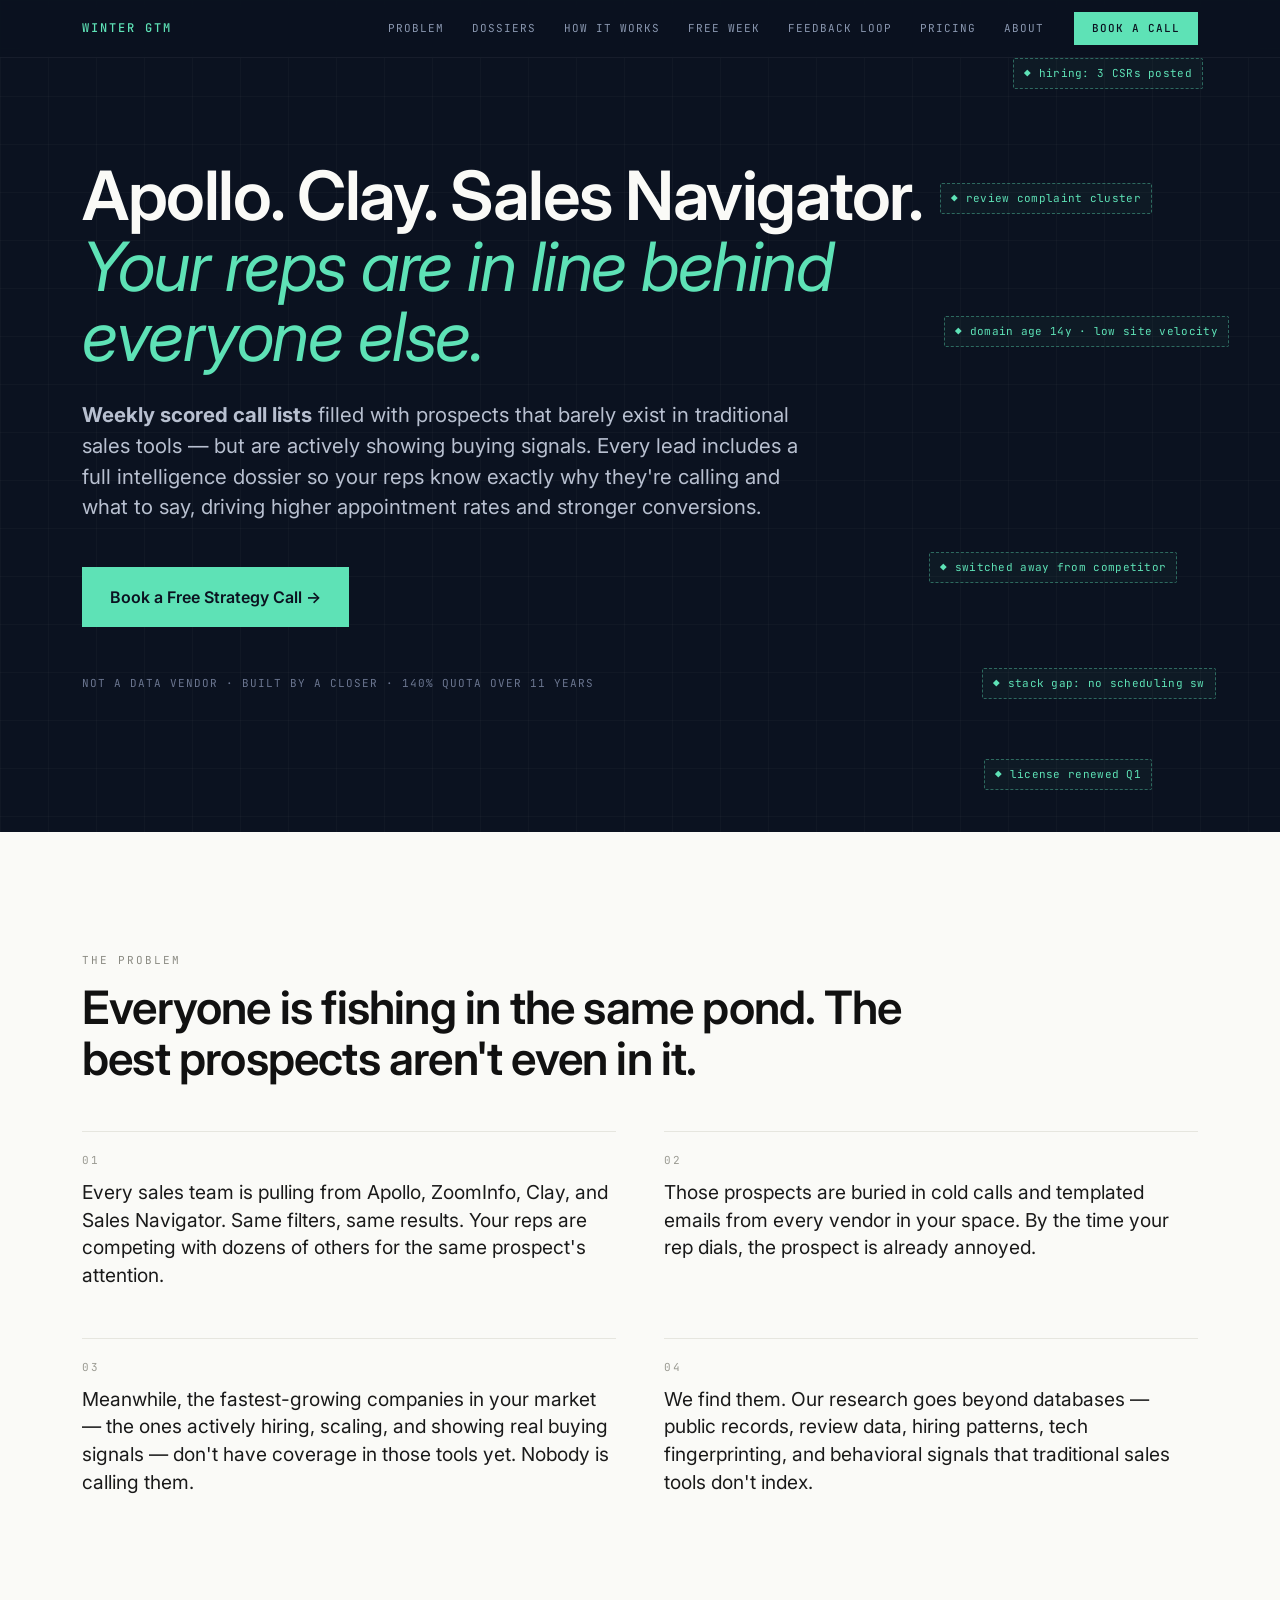
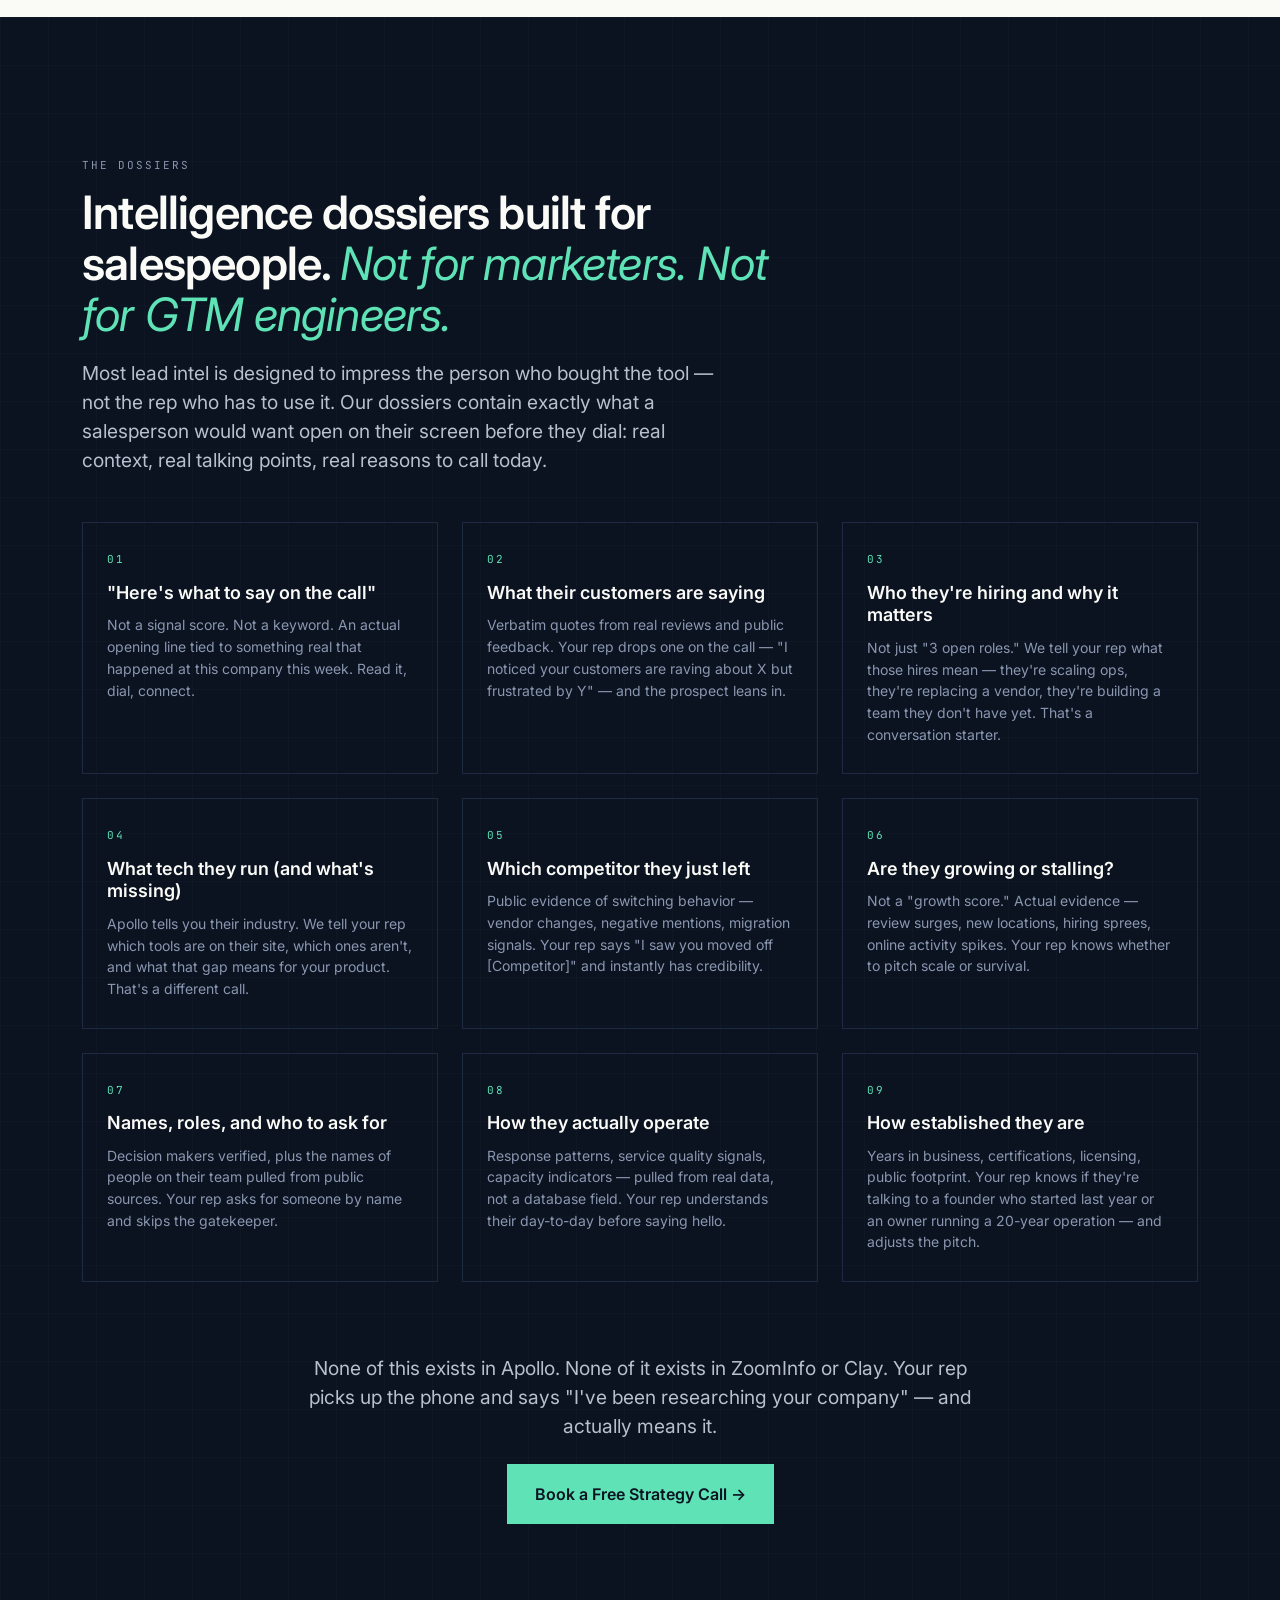
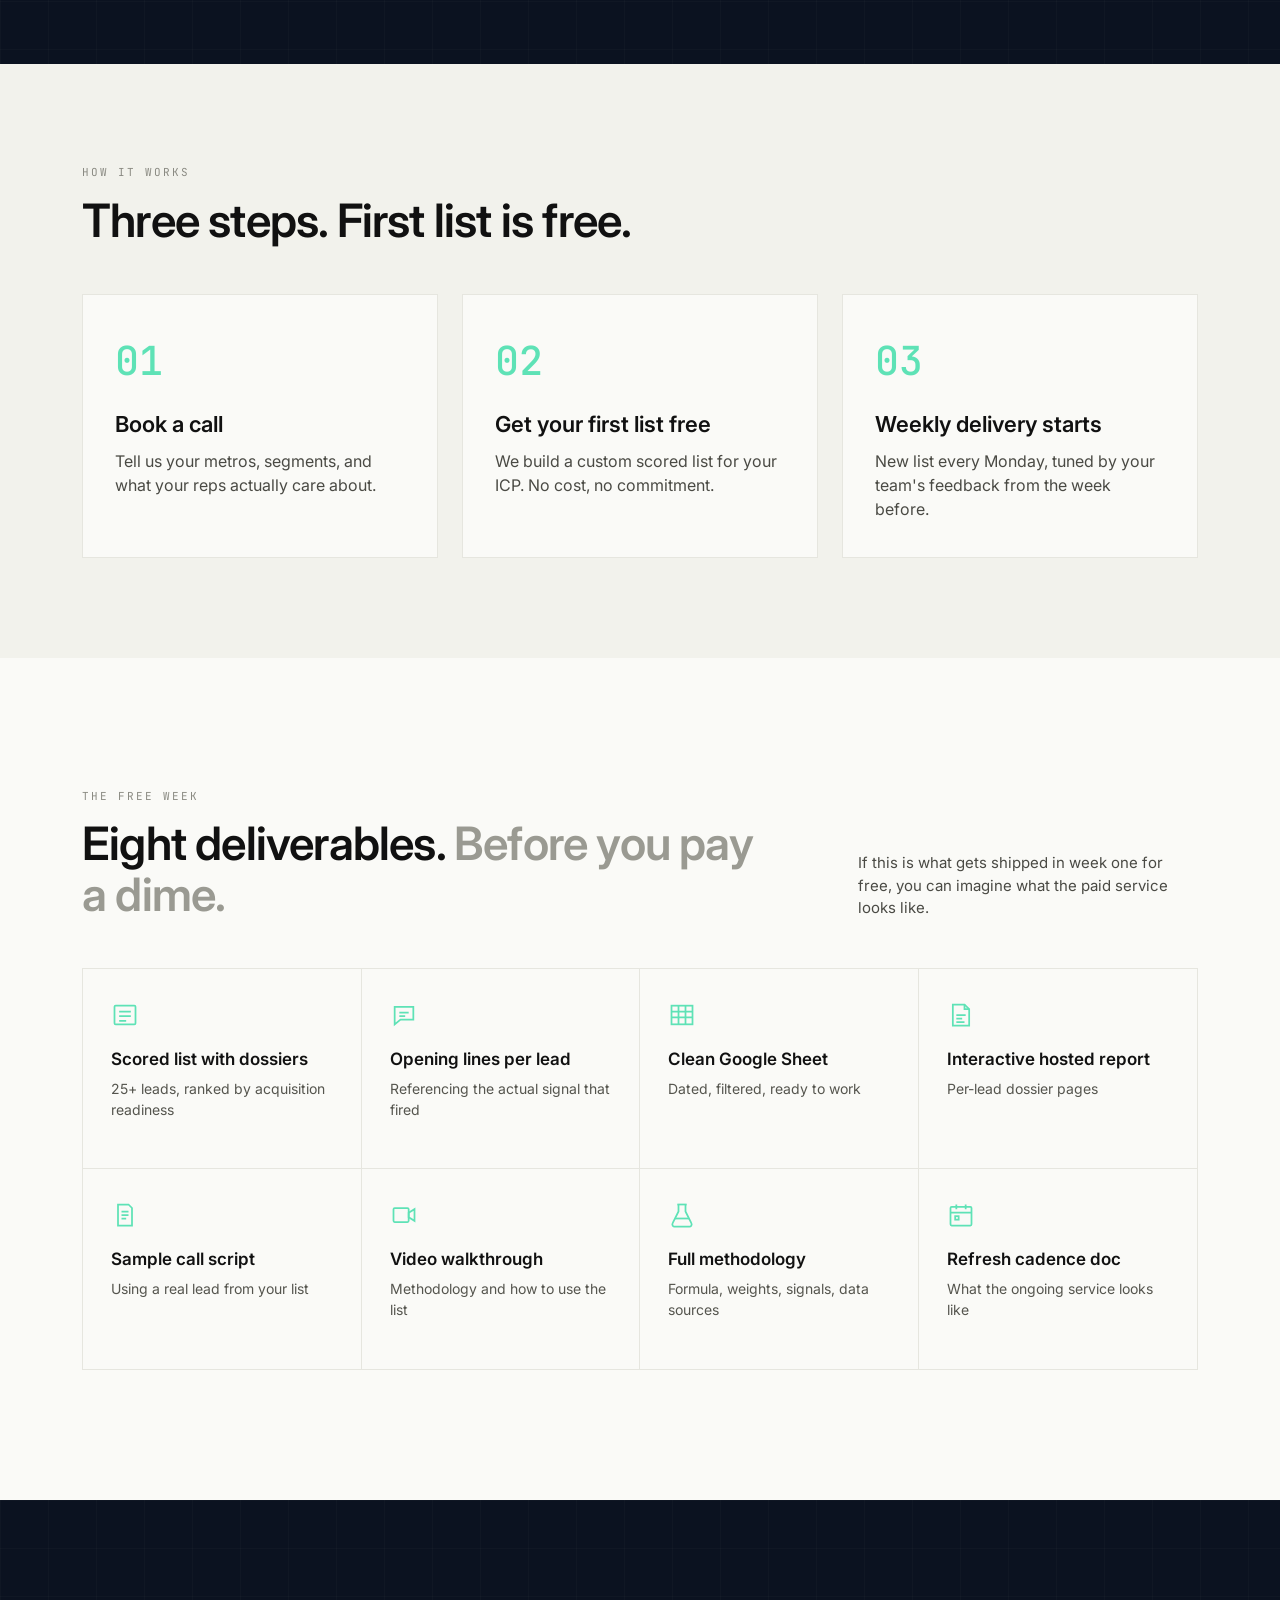
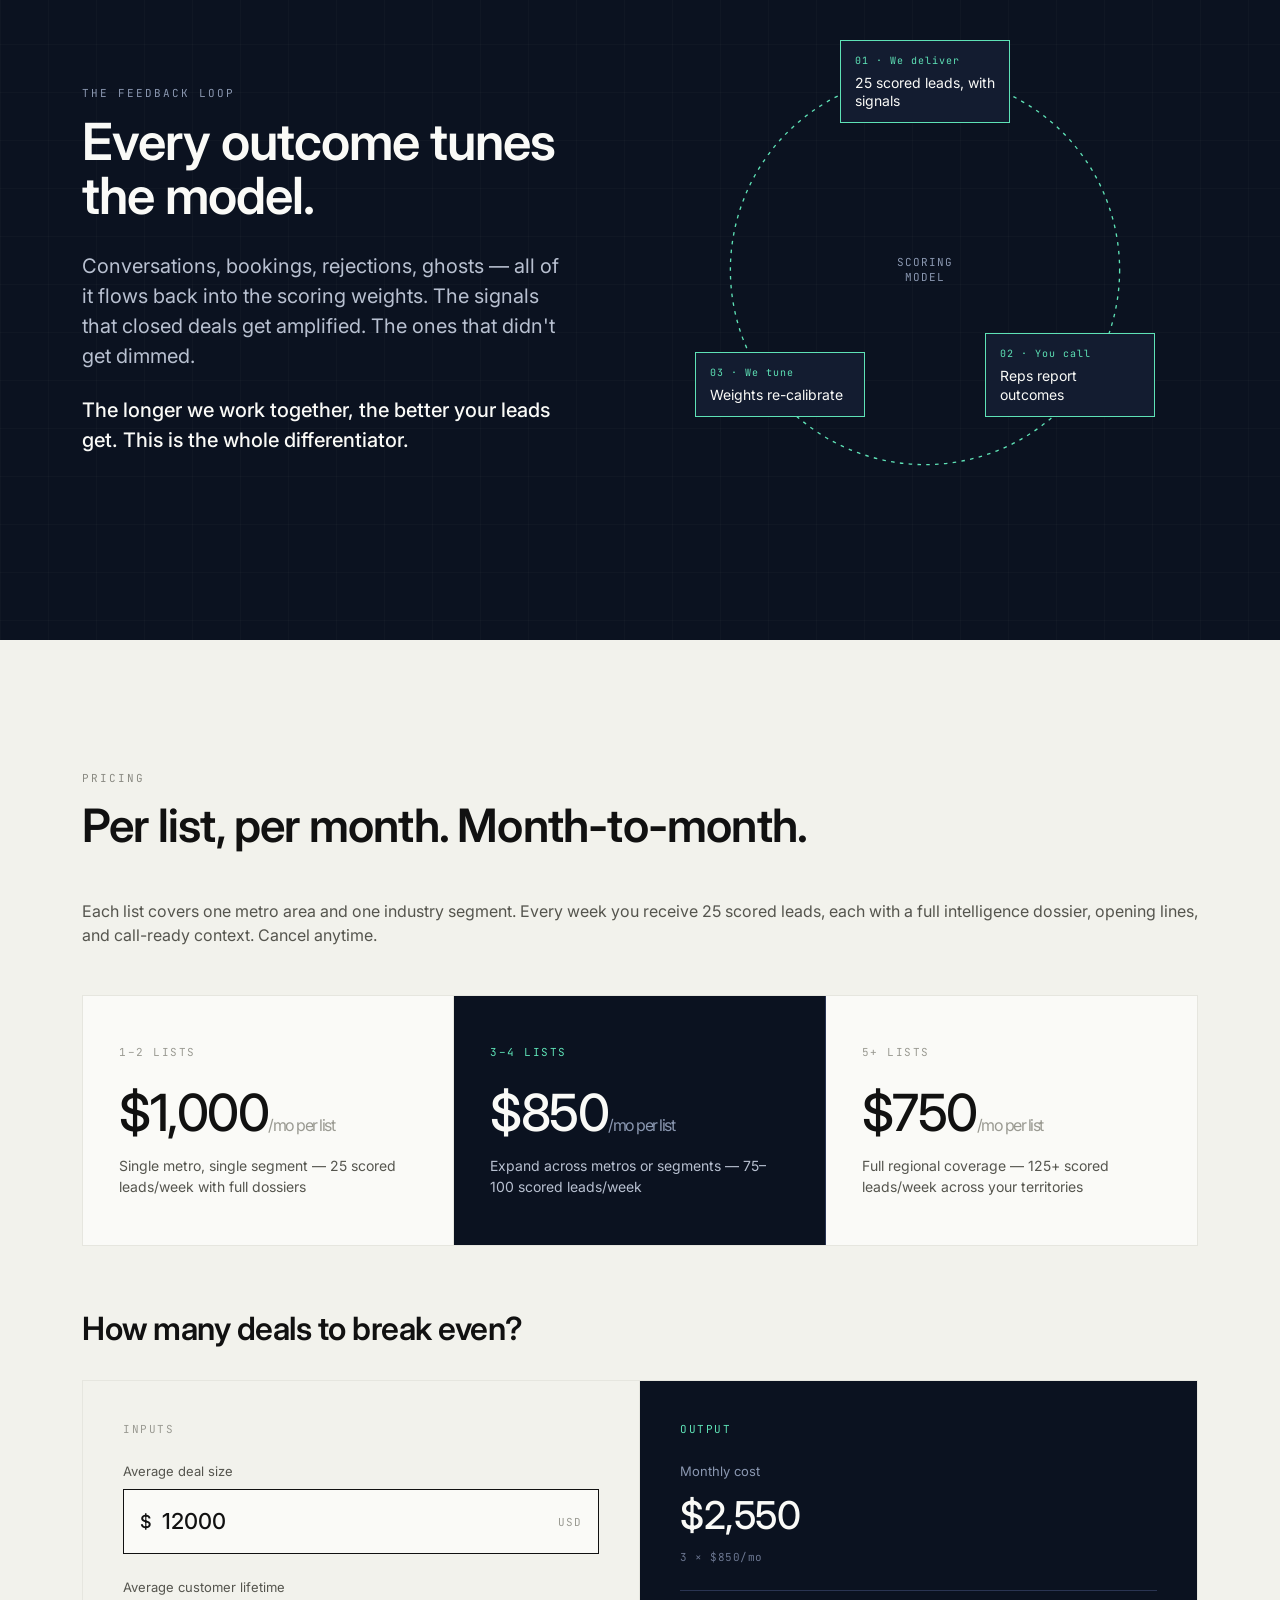
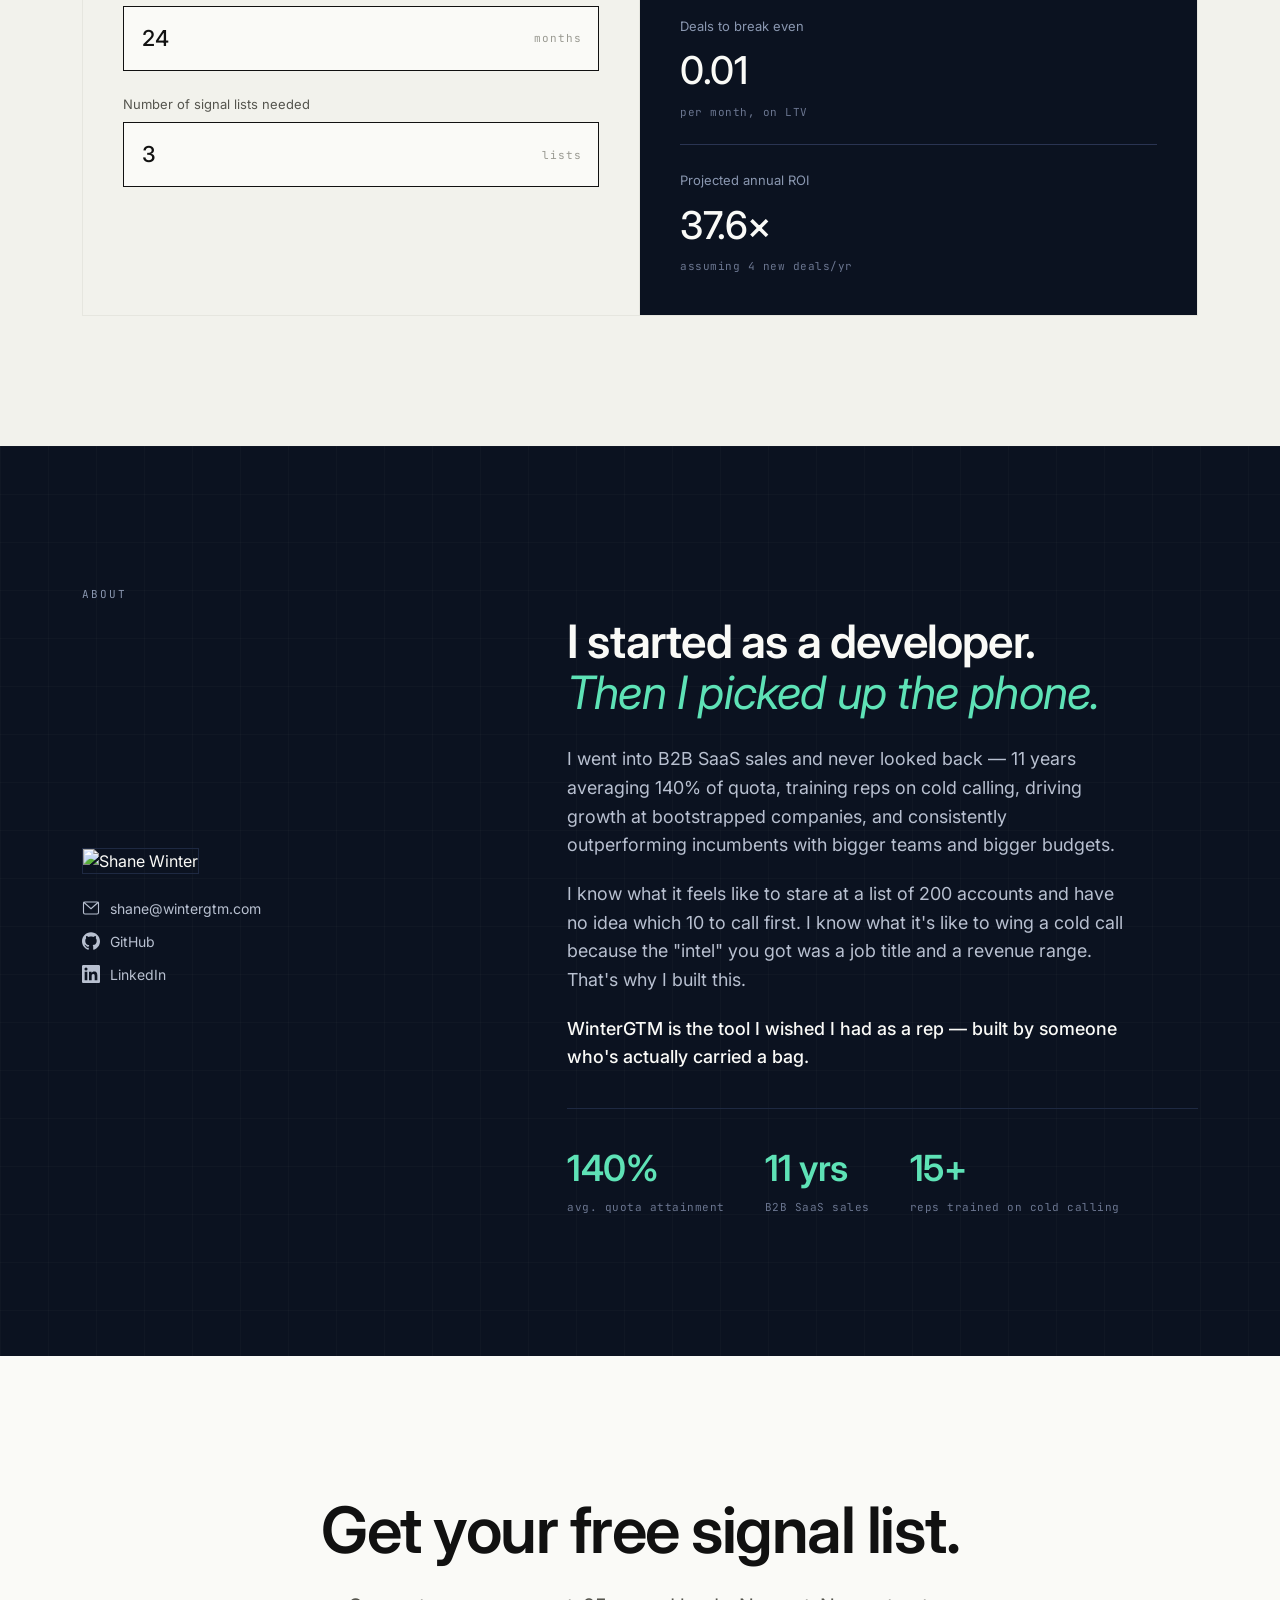
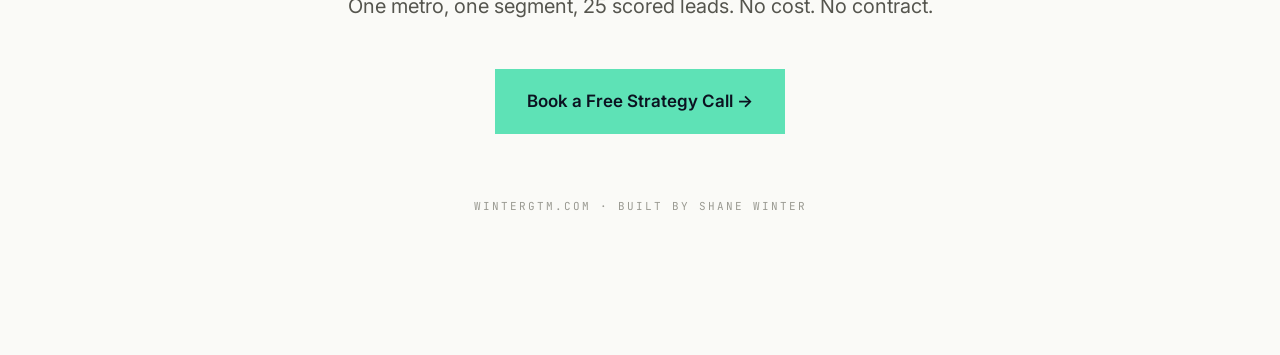
==== site/index.html @ d6cf2a54 "Initial commit — WinterGTM site and business context Landing page (Bootstrap 5), ROI calculator, bus" ====
<!DOCTYPE html>
<html lang="en">
<head>
  <meta charset="UTF-8">
  <meta name="viewport" content="width=device-width, initial-scale=1.0">
  <title>WinterGTM — Signal-Scored Call Lists</title>
  <meta name="description" content="Weekly scored call lists using buying signals your sales team can't find in Apollo or ZoomInfo. 25 ranked leads per metro, per segment, per week.">
  <link href="https://cdn.jsdelivr.net/npm/bootstrap@5.3.3/dist/css/bootstrap.min.css" rel="stylesheet">
  <link href="https://fonts.googleapis.com/css2?family=Inter:wght@400;500;600;700&family=JetBrains+Mono:wght@400;500&display=swap" rel="stylesheet">
  <link rel="icon" type="image/svg+xml" href="favicon.svg">
  <link rel="stylesheet" href="style.css">
  <!-- Calendly -->
  <link href="https://assets.calendly.com/assets/external/widget.css" rel="stylesheet">
  <script src="https://assets.calendly.com/assets/external/widget.js" type="text/javascript" async></script>
</head>
<body>

  <!-- NAV -->
  <nav class="navbar navbar-expand-lg navbar-dark fixed-top" id="mainNav">
    <div class="container">
      <a class="navbar-brand" href="#hero">WINTER GTM</a>
      <button class="navbar-toggler" type="button" data-bs-toggle="collapse" data-bs-target="#navContent" aria-controls="navContent" aria-expanded="false" aria-label="Toggle navigation">
        <span class="navbar-toggler-icon"></span>
      </button>
      <div class="collapse navbar-collapse" id="navContent">
        <ul class="navbar-nav ms-auto">
          <li class="nav-item"><a class="nav-link" href="#problem">Problem</a></li>
          <li class="nav-item"><a class="nav-link" href="#dossier">Dossiers</a></li>
          <li class="nav-item"><a class="nav-link" href="#how">How It Works</a></li>
          <li class="nav-item"><a class="nav-link" href="#free-week">Free Week</a></li>
          <li class="nav-item"><a class="nav-link" href="#loop">Feedback Loop</a></li>
          <li class="nav-item"><a class="nav-link" href="#pricing">Pricing</a></li>
          <li class="nav-item"><a class="nav-link" href="#about">About</a></li>
          <li class="nav-item ms-lg-3"><a class="nav-link nav-cta" href="#" onclick="openCalendly(event)">Book a Call</a></li>
        </ul>
      </div>
    </div>
  </nav>

  <!-- HERO -->
  <section id="hero">
    <div class="hero-grid" aria-hidden="true"></div>

    <div class="hero-chip" style="right: 6%; top: 7%;">&#9670; hiring: 3 CSRs posted</div>
    <div class="hero-chip" style="right: 10%; top: 22%;">&#9670; review complaint cluster</div>
    <div class="hero-chip" style="right: 4%; top: 38%;">&#9670; domain age 14y &middot; low site velocity</div>
    <div class="hero-chip" style="right: 8%; bottom: 30%;">&#9670; switched away from competitor</div>
    <div class="hero-chip" style="right: 5%; bottom: 16%;">&#9670; stack gap: no scheduling sw</div>
    <div class="hero-chip" style="right: 10%; bottom: 5%;">&#9670; license renewed Q1</div>

    <div class="container position-relative">
      <div class="row">
        <div class="col-lg-10 col-xl-9">
          <h1 class="hero-headline">
            <span style="white-space: nowrap;">Apollo. Clay. Sales Navigator.</span>
            <span class="hero-accent">Your reps are in line behind everyone else.</span>
          </h1>
          <p class="hero-sub">
            <strong>Weekly scored call lists</strong> filled with prospects that barely exist in traditional sales
            tools &mdash; but are actively showing buying signals. Every lead includes a full intelligence
            dossier so your reps know exactly why they're calling and what to say, driving higher
            appointment rates and stronger conversions.
          </p>
          <div class="d-flex flex-wrap gap-3 mb-5">
            <a href="#" onclick="openCalendly(event)" class="btn-cta-primary">Book a Free Strategy Call &rarr;</a>
          </div>
          <div class="hero-footer">NOT A DATA VENDOR &middot; BUILT BY A CLOSER &middot; 140% QUOTA OVER 11 YEARS</div>
        </div>
      </div>
    </div>
  </section>

  <!-- PROBLEM -->
  <section id="problem">
    <div class="container">
      <div class="section-label">The problem</div>
      <h2 class="section-heading" style="max-width: 820px;">
        Everyone is fishing in the same pond. The best prospects aren't even in it.
      </h2>
      <div class="row g-5">
        <div class="col-md-6">
          <div class="problem-card">
            <div class="problem-num">01</div>
            <p>Every sales team is pulling from Apollo, ZoomInfo, Clay, and Sales Navigator. Same filters, same results. Your reps are competing with dozens of others for the same prospect's attention.</p>
          </div>
        </div>
        <div class="col-md-6">
          <div class="problem-card">
            <div class="problem-num">02</div>
            <p>Those prospects are buried in cold calls and templated emails from every vendor in your space. By the time your rep dials, the prospect is already annoyed.</p>
          </div>
        </div>
        <div class="col-md-6">
          <div class="problem-card">
            <div class="problem-num">03</div>
            <p>Meanwhile, the fastest-growing companies in your market &mdash; the ones actively hiring, scaling, and showing real buying signals &mdash; don't have coverage in those tools yet. Nobody is calling them.</p>
          </div>
        </div>
        <div class="col-md-6">
          <div class="problem-card">
            <div class="problem-num">04</div>
            <p>We find them. Our research goes beyond databases &mdash; public records, review data, hiring patterns, tech fingerprinting, and behavioral signals that traditional sales tools don't index.</p>
          </div>
        </div>
      </div>
    </div>
  </section>

  <!-- THE DOSSIER -->
  <section id="dossier" class="bg-dossier">
    <div class="dossier-grid" aria-hidden="true"></div>
    <div class="container position-relative">
      <div class="section-label section-label-light">The dossiers</div>
      <div class="row mb-5">
        <div class="col-lg-8">
          <h2 class="dossier-heading">
            Intelligence dossiers built for salespeople.
            <span class="dossier-accent">Not for marketers. Not for GTM engineers.</span>
          </h2>
          <p class="dossier-sub">
            Most lead intel is designed to impress the person who bought the tool &mdash;
            not the rep who has to use it. Our dossiers contain exactly what a salesperson
            would want open on their screen before they dial: real context, real talking
            points, real reasons to call today.
          </p>
        </div>
      </div>

      <div class="row g-4">
        <div class="col-lg-4 col-md-6">
          <div class="dossier-item">
            <div class="dossier-item-num">01</div>
            <h4>"Here's what to say on the call"</h4>
            <p>Not a signal score. Not a keyword. An actual opening line tied to something real that happened at this company this week. Read it, dial, connect.</p>
          </div>
        </div>
        <div class="col-lg-4 col-md-6">
          <div class="dossier-item">
            <div class="dossier-item-num">02</div>
            <h4>What their customers are saying</h4>
            <p>Verbatim quotes from real reviews and public feedback. Your rep drops one on the call &mdash; "I noticed your customers are raving about X but frustrated by Y" &mdash; and the prospect leans in.</p>
          </div>
        </div>
        <div class="col-lg-4 col-md-6">
          <div class="dossier-item">
            <div class="dossier-item-num">03</div>
            <h4>Who they're hiring and why it matters</h4>
            <p>Not just "3 open roles." We tell your rep what those hires mean &mdash; they're scaling ops, they're replacing a vendor, they're building a team they don't have yet. That's a conversation starter.</p>
          </div>
        </div>
        <div class="col-lg-4 col-md-6">
          <div class="dossier-item">
            <div class="dossier-item-num">04</div>
            <h4>What tech they run (and what's missing)</h4>
            <p>Apollo tells you their industry. We tell your rep which tools are on their site, which ones aren't, and what that gap means for your product. That's a different call.</p>
          </div>
        </div>
        <div class="col-lg-4 col-md-6">
          <div class="dossier-item">
            <div class="dossier-item-num">05</div>
            <h4>Which competitor they just left</h4>
            <p>Public evidence of switching behavior &mdash; vendor changes, negative mentions, migration signals. Your rep says "I saw you moved off [Competitor]" and instantly has credibility.</p>
          </div>
        </div>
        <div class="col-lg-4 col-md-6">
          <div class="dossier-item">
            <div class="dossier-item-num">06</div>
            <h4>Are they growing or stalling?</h4>
            <p>Not a "growth score." Actual evidence &mdash; review surges, new locations, hiring sprees, online activity spikes. Your rep knows whether to pitch scale or survival.</p>
          </div>
        </div>
        <div class="col-lg-4 col-md-6">
          <div class="dossier-item">
            <div class="dossier-item-num">07</div>
            <h4>Names, roles, and who to ask for</h4>
            <p>Decision makers verified, plus the names of people on their team pulled from public sources. Your rep asks for someone by name and skips the gatekeeper.</p>
          </div>
        </div>
        <div class="col-lg-4 col-md-6">
          <div class="dossier-item">
            <div class="dossier-item-num">08</div>
            <h4>How they actually operate</h4>
            <p>Response patterns, service quality signals, capacity indicators &mdash; pulled from real data, not a database field. Your rep understands their day-to-day before saying hello.</p>
          </div>
        </div>
        <div class="col-lg-4 col-md-6">
          <div class="dossier-item">
            <div class="dossier-item-num">09</div>
            <h4>How established they are</h4>
            <p>Years in business, certifications, licensing, public footprint. Your rep knows if they're talking to a founder who started last year or an owner running a 20-year operation &mdash; and adjusts the pitch.</p>
          </div>
        </div>
      </div>

      <div class="text-center mt-5 pt-4">
        <p class="dossier-bottom-line">
          None of this exists in Apollo. None of it exists in ZoomInfo or Clay.
          Your rep picks up the phone and says "I've been researching your company" &mdash; and actually means it.
        </p>
        <a href="#" onclick="openCalendly(event)" class="btn-cta-primary mt-4">Book a Free Strategy Call &rarr;</a>
      </div>
    </div>
  </section>

  <!-- HOW IT WORKS -->
  <section id="how" class="bg-off">
    <div class="container">
      <div class="section-label">How it works</div>
      <h2 class="section-heading">Three steps. First list is free.</h2>
      <div class="row g-4">
        <div class="col-md-4">
          <div class="step-card">
            <div class="step-num">01</div>
            <h3>Book a call</h3>
            <p>Tell us your metros, segments, and what your reps actually care about.</p>
          </div>
        </div>
        <div class="col-md-4">
          <div class="step-card">
            <div class="step-num">02</div>
            <h3>Get your first list free</h3>
            <p>We build a custom scored list for your ICP. No cost, no commitment.</p>
          </div>
        </div>
        <div class="col-md-4">
          <div class="step-card">
            <div class="step-num">03</div>
            <h3>Weekly delivery starts</h3>
            <p>New list every Monday, tuned by your team's feedback from the week before.</p>
          </div>
        </div>
      </div>
    </div>
  </section>

  <!-- FREE WEEK -->
  <section id="free-week">
    <div class="container">
      <div class="section-label">The free week</div>
      <div class="d-flex flex-column flex-lg-row justify-content-between align-items-start align-items-lg-end mb-5 gap-3">
        <h2 class="section-heading mb-0" style="max-width: 700px;">
          Eight deliverables. <span class="text-muted-custom">Before you pay a dime.</span>
        </h2>
        <p class="free-week-sub">
          If this is what gets shipped in week one for free, you can imagine what the paid service looks like.
        </p>
      </div>
      <div class="row g-0 deliverable-grid">
        <div class="col-lg-3 col-md-6 deliverable-card">
          <div class="deliverable-icon">
            <svg viewBox="0 0 24 24" fill="none" stroke="currentColor" stroke-width="1.5"><rect x="3" y="4" width="18" height="16" rx="1"/><path d="M7 9h10M7 13h10M7 17h6"/></svg>
          </div>
          <h4>Scored list with dossiers</h4>
          <p>25+ leads, ranked by acquisition readiness</p>
        </div>
        <div class="col-lg-3 col-md-6 deliverable-card">
          <div class="deliverable-icon">
            <svg viewBox="0 0 24 24" fill="none" stroke="currentColor" stroke-width="1.5"><path d="M4 5h16v11H9l-5 4V5z"/><path d="M8 10h8M8 13h5"/></svg>
          </div>
          <h4>Opening lines per lead</h4>
          <p>Referencing the actual signal that fired</p>
        </div>
        <div class="col-lg-3 col-md-6 deliverable-card">
          <div class="deliverable-icon">
            <svg viewBox="0 0 24 24" fill="none" stroke="currentColor" stroke-width="1.5"><rect x="3" y="4" width="18" height="16"/><path d="M3 9h18M3 14h18M9 4v16M15 4v16"/></svg>
          </div>
          <h4>Clean Google Sheet</h4>
          <p>Dated, filtered, ready to work</p>
        </div>
        <div class="col-lg-3 col-md-6 deliverable-card">
          <div class="deliverable-icon">
            <svg viewBox="0 0 24 24" fill="none" stroke="currentColor" stroke-width="1.5"><path d="M5 3h10l4 4v14H5z"/><path d="M15 3v4h4"/><path d="M8 12h8M8 15h5M8 18h7"/></svg>
          </div>
          <h4>Interactive hosted report</h4>
          <p>Per-lead dossier pages</p>
        </div>
        <div class="col-lg-3 col-md-6 deliverable-card">
          <div class="deliverable-icon">
            <svg viewBox="0 0 24 24" fill="none" stroke="currentColor" stroke-width="1.5"><path d="M6 3h9l3 3v15H6z"/><path d="M9 9h6M9 12h6M9 15h4"/></svg>
          </div>
          <h4>Sample call script</h4>
          <p>Using a real lead from your list</p>
        </div>
        <div class="col-lg-3 col-md-6 deliverable-card">
          <div class="deliverable-icon">
            <svg viewBox="0 0 24 24" fill="none" stroke="currentColor" stroke-width="1.5"><rect x="3" y="6" width="13" height="12" rx="1"/><path d="M16 10l5-3v10l-5-3z"/></svg>
          </div>
          <h4>Video walkthrough</h4>
          <p>Methodology and how to use the list</p>
        </div>
        <div class="col-lg-3 col-md-6 deliverable-card">
          <div class="deliverable-icon">
            <svg viewBox="0 0 24 24" fill="none" stroke="currentColor" stroke-width="1.5"><path d="M9 3v6l-5 10a2 2 0 002 3h12a2 2 0 002-3l-5-10V3"/><path d="M8 3h8"/><path d="M6 15h12"/></svg>
          </div>
          <h4>Full methodology</h4>
          <p>Formula, weights, signals, data sources</p>
        </div>
        <div class="col-lg-3 col-md-6 deliverable-card">
          <div class="deliverable-icon">
            <svg viewBox="0 0 24 24" fill="none" stroke="currentColor" stroke-width="1.5"><rect x="3" y="5" width="18" height="16" rx="1"/><path d="M3 10h18M8 3v4M16 3v4"/><rect x="7" y="13" width="3" height="3"/></svg>
          </div>
          <h4>Refresh cadence doc</h4>
          <p>What the ongoing service looks like</p>
        </div>
      </div>
    </div>
  </section>

  <!-- FEEDBACK LOOP -->
  <section id="loop">
    <div class="loop-grid" aria-hidden="true"></div>
    <div class="container position-relative">
      <div class="row align-items-center">
        <div class="col-lg-6 mb-5 mb-lg-0">
          <div class="section-label section-label-light">The feedback loop</div>
          <h2 class="loop-heading">Every outcome tunes the model.</h2>
          <p class="loop-sub">
            Conversations, bookings, rejections, ghosts &mdash; all of it flows back into the scoring
            weights. The signals that closed deals get amplified. The ones that didn't get dimmed.
          </p>
          <p class="loop-emphasis">
            The longer we work together, the better your leads get. This is the whole differentiator.
          </p>
        </div>
        <div class="col-lg-6">
          <div class="loop-diagram">
            <svg class="loop-circle" viewBox="0 0 520 520">
              <circle cx="260" cy="260" r="220" fill="none" stroke="#5ee2b6" stroke-width="1.5" stroke-dasharray="4 6"/>
              <circle cx="260" cy="40" r="6" fill="#5ee2b6"/>
              <circle cx="450.4" cy="370" r="6" fill="#5ee2b6"/>
              <circle cx="69.6" cy="370" r="6" fill="#5ee2b6"/>
            </svg>
            <div class="loop-node loop-node-top">
              <div class="loop-node-label">01 &middot; We deliver</div>
              <div class="loop-node-body">25 scored leads, with signals</div>
            </div>
            <div class="loop-node loop-node-right">
              <div class="loop-node-label">02 &middot; You call</div>
              <div class="loop-node-body">Reps report outcomes</div>
            </div>
            <div class="loop-node loop-node-left">
              <div class="loop-node-label">03 &middot; We tune</div>
              <div class="loop-node-body">Weights re-calibrate</div>
            </div>
            <div class="loop-center">SCORING<br>MODEL</div>
          </div>
        </div>
      </div>
    </div>
  </section>

  <!-- PRICING -->
  <section id="pricing" class="bg-off">
    <div class="container">
      <div class="section-label">Pricing</div>
      <h2 class="section-heading">Per list, per month. Month-to-month.</h2>
      <p class="pricing-sub">Each list covers one metro area and one industry segment. Every week you receive 25 scored leads, each with a full intelligence dossier, opening lines, and call-ready context. Cancel anytime.</p>
      <div class="row g-0 pricing-grid">
        <div class="col-md-4 pricing-card">
          <div class="pricing-tier">1&ndash;2 LISTS</div>
          <div class="pricing-price">$1,000<span class="pricing-unit">/mo per list</span></div>
          <div class="pricing-note">Single metro, single segment &mdash; 25 scored leads/week with full dossiers</div>
        </div>
        <div class="col-md-4 pricing-card pricing-card-highlight">
          <div class="pricing-tier pricing-tier-highlight">3&ndash;4 LISTS</div>
          <div class="pricing-price">$850<span class="pricing-unit pricing-unit-highlight">/mo per list</span></div>
          <div class="pricing-note pricing-note-highlight">Expand across metros or segments &mdash; 75&ndash;100 scored leads/week</div>
        </div>
        <div class="col-md-4 pricing-card">
          <div class="pricing-tier">5+ LISTS</div>
          <div class="pricing-price">$750<span class="pricing-unit">/mo per list</span></div>
          <div class="pricing-note">Full regional coverage &mdash; 125+ scored leads/week across your territories</div>
        </div>
      </div>

      <h3 class="roi-heading">How many deals to break even?</h3>
      <div class="row g-0 roi-wrapper">
        <div class="col-lg-6 roi-inputs">
          <div class="roi-inputs-label">INPUTS</div>
          <div class="mb-4">
            <label class="roi-label">Average deal size</label>
            <div class="roi-field">
              <span>$</span>
              <input type="number" id="deal-size" value="12000" min="0">
              <span class="roi-unit">USD</span>
            </div>
          </div>
          <div class="mb-4">
            <label class="roi-label">Average customer lifetime</label>
            <div class="roi-field">
              <input type="number" id="lifetime" value="24" min="1">
              <span class="roi-unit">months</span>
            </div>
          </div>
          <div class="mb-4">
            <label class="roi-label">Number of signal lists needed</label>
            <div class="roi-field">
              <input type="number" id="num-lists" value="3" min="1">
              <span class="roi-unit">lists</span>
            </div>
          </div>
        </div>
        <div class="col-lg-6 roi-outputs">
          <div class="roi-outputs-label">OUTPUT</div>
          <div class="roi-result">
            <div class="roi-result-label">Monthly cost</div>
            <div class="roi-result-value" id="out-cost">$2,550</div>
            <div class="roi-result-sub" id="out-cost-sub">3 &times; $850/mo</div>
          </div>
          <div class="roi-result">
            <div class="roi-result-label">Deals to break even</div>
            <div class="roi-result-value" id="out-breakeven">0.21</div>
            <div class="roi-result-sub">per month, on LTV</div>
          </div>
          <div class="roi-result roi-result-last">
            <div class="roi-result-label">Projected annual ROI</div>
            <div class="roi-result-value" id="out-roi">11.3&times;</div>
            <div class="roi-result-sub" id="out-roi-sub">assuming 4 new deals/yr</div>
          </div>
        </div>
      </div>
    </div>
  </section>

  <!-- ABOUT -->
  <section id="about" class="bg-about">
    <div class="about-grid" aria-hidden="true"></div>
    <div class="container position-relative">
      <div class="section-label section-label-light">About</div>
      <div class="row align-items-center g-5">
        <div class="col-lg-5">
          <img src="shane.jpg" alt="Shane Winter" class="about-photo">
          <div class="about-socials">
            <a href="mailto:shane@wintergtm.com" class="about-social-link">
              <svg viewBox="0 0 24 24" fill="none" stroke="currentColor" stroke-width="1.5" class="about-social-icon"><rect x="2" y="4" width="20" height="16" rx="2"/><path d="M22 4L12 13 2 4"/></svg>
              shane@wintergtm.com
            </a>
            <a href="https://github.com/shanewin" target="_blank" rel="noopener" class="about-social-link">
              <svg viewBox="0 0 24 24" fill="currentColor" class="about-social-icon"><path d="M12 .297c-6.63 0-12 5.373-12 12 0 5.303 3.438 9.8 8.205 11.385.6.113.82-.258.82-.577 0-.285-.01-1.04-.015-2.04-3.338.724-4.042-1.61-4.042-1.61C4.422 18.07 3.633 17.7 3.633 17.7c-1.087-.744.084-.729.084-.729 1.205.084 1.838 1.236 1.838 1.236 1.07 1.835 2.809 1.305 3.495.998.108-.776.417-1.305.76-1.605-2.665-.3-5.466-1.332-5.466-5.93 0-1.31.465-2.38 1.235-3.22-.135-.303-.54-1.523.105-3.176 0 0 1.005-.322 3.3 1.23.96-.267 1.98-.399 3-.405 1.02.006 2.04.138 3 .405 2.28-1.552 3.285-1.23 3.285-1.23.645 1.653.24 2.873.12 3.176.765.84 1.23 1.91 1.23 3.22 0 4.61-2.805 5.625-5.475 5.92.42.36.81 1.096.81 2.22 0 1.606-.015 2.896-.015 3.286 0 .315.21.69.825.57C20.565 22.092 24 17.592 24 12.297c0-6.627-5.373-12-12-12"/></svg>
              GitHub
            </a>
            <a href="https://www.linkedin.com/in/shanewinter/" target="_blank" rel="noopener" class="about-social-link">
              <svg viewBox="0 0 24 24" fill="currentColor" class="about-social-icon"><path d="M20.447 20.452h-3.554v-5.569c0-1.328-.027-3.037-1.852-3.037-1.853 0-2.136 1.445-2.136 2.939v5.667H9.351V9h3.414v1.561h.046c.477-.9 1.637-1.85 3.37-1.85 3.601 0 4.267 2.37 4.267 5.455v6.286zM5.337 7.433a2.062 2.062 0 01-2.063-2.065 2.064 2.064 0 112.063 2.065zm1.782 13.019H3.555V9h3.564v11.452zM22.225 0H1.771C.792 0 0 .774 0 1.729v20.542C0 23.227.792 24 1.771 24h20.451C23.2 24 24 23.227 24 22.271V1.729C24 .774 23.2 0 22.222 0h.003z"/></svg>
              LinkedIn
            </a>
          </div>
        </div>
        <div class="col-lg-7">
          <h2 class="about-heading">
            I started as a developer.<br>
            <span class="about-accent">Then I picked up the phone.</span>
          </h2>
          <p class="about-body">
            I went into B2B SaaS sales and never looked back &mdash; 11 years averaging
            140% of quota, training reps on cold calling, driving growth at bootstrapped
            companies, and consistently outperforming incumbents with bigger teams and
            bigger budgets.
          </p>
          <p class="about-body">
            I know what it feels like to stare at a list of 200 accounts and have no idea
            which 10 to call first. I know what it's like to wing a cold call because the
            "intel" you got was a job title and a revenue range. That's why I built this.
          </p>
          <p class="about-body about-emphasis">
            WinterGTM is the tool I wished I had as a rep &mdash; built by someone who's
            actually carried a bag.
          </p>
          <div class="about-stats">
            <div class="about-stat">
              <div class="about-stat-num">140%</div>
              <div class="about-stat-label">avg. quota attainment</div>
            </div>
            <div class="about-stat">
              <div class="about-stat-num">11 yrs</div>
              <div class="about-stat-label">B2B SaaS sales</div>
            </div>
            <div class="about-stat">
              <div class="about-stat-num">15+</div>
              <div class="about-stat-label">reps trained on cold calling</div>
            </div>
          </div>
        </div>
      </div>
    </div>
  </section>

  <!-- FINAL CTA -->
  <section id="book">
    <div class="container text-center">
      <h2 class="cta-heading">Get your free signal list.</h2>
      <p class="cta-sub">One metro, one segment, 25 scored leads. No cost. No contract.</p>
      <a href="#" onclick="openCalendly(event)" class="btn-cta-primary btn-cta-lg">Book a Free Strategy Call &rarr;</a>
      <div class="cta-footer">WINTERGTM.COM &middot; BUILT BY SHANE WINTER</div>
    </div>
  </section>

  <script src="https://cdn.jsdelivr.net/npm/bootstrap@5.3.3/dist/js/bootstrap.bundle.min.js"></script>
  <script src="calculator.js"></script>
  <script>
    // Staggered fade-in for hero chips
    document.addEventListener('DOMContentLoaded', function() {
      var chips = document.querySelectorAll('.hero-chip');
      chips.forEach(function(chip, i) {
        setTimeout(function() { chip.classList.add('visible'); }, 500 + i * 600);
      });
    });
  </script>
  <script type="text/javascript">
    window.onload = function() {
      Calendly.initBadgeWidget({
        url: 'https://calendly.com/shane_winter/30min',
        text: 'Book a Free Strategy Call',
        color: '#5ee2b6',
        textColor: '#0B1220',
        branding: false
      });
    };
    function openCalendly(e) {
      e.preventDefault();
      Calendly.initPopupWidget({ url: 'https://calendly.com/shane_winter/30min' });
    }
  </script>
</body>
</html>
---- site/style.css ----
/* === VARIABLES === */
:root {
  --accent: #5ee2b6;
  --navy: #0B1220;
  --navy2: #131c30;
  --ink: #111;
  --paper: #FAFAF7;
  --off: #f2f2ec;
  --line: #e6e6df;
  --muted: #9a9a92;
  --mono: 'JetBrains Mono', monospace;
  --sans: 'Inter', system-ui, sans-serif;
}

/* === RESET === */
* { box-sizing: border-box; }
body {
  font-family: var(--sans);
  color: var(--ink);
  background: var(--paper);
  margin: 0;
  -webkit-font-smoothing: antialiased;
}
section { position: relative; overflow: hidden; }
a { text-decoration: none; }
p { margin: 0; }
h1, h2, h3, h4 { margin: 0; }

/* === UTILITY === */
.bg-off { background: var(--off); }

/* === SECTION LABELS === */
.section-label {
  font-family: var(--mono);
  font-size: 11px;
  letter-spacing: 2px;
  color: #8a8a82;
  text-transform: uppercase;
  margin-bottom: 14px;
}
.label-num { color: #b9b9b0; }
.section-label-light { color: #8a97b0; }
.label-num-light { color: #6b7690; }
.section-heading {
  font-size: clamp(32px, 4vw, 46px);
  font-weight: 600;
  letter-spacing: -0.8px;
  line-height: 1.1;
  margin-bottom: 48px;
}

/* === CTA BUTTONS === */
.btn-cta-primary {
  display: inline-flex;
  align-items: center;
  gap: 10px;
  background: var(--accent);
  color: var(--navy);
  padding: 18px 28px;
  font-weight: 600;
  font-size: 16px;
  border: none;
  transition: opacity 0.2s;
}
.btn-cta-primary:hover { opacity: 0.9; color: var(--navy); }
.btn-cta-lg { padding: 20px 32px; font-size: 17px; }

/* === NAV === */
#mainNav {
  background: rgba(11, 18, 32, 0.9);
  backdrop-filter: blur(12px);
  -webkit-backdrop-filter: blur(12px);
  border-bottom: 1px solid rgba(255,255,255,0.05);
  padding: 12px 0;
  z-index: 1000;
}
.navbar-brand {
  font-family: var(--mono);
  font-size: 12px;
  letter-spacing: 2px;
  color: var(--accent) !important;
  font-weight: 500;
}
.nav-brand-sub {
  color: #6b7690;
  font-weight: 400;
}
#mainNav .nav-link {
  font-family: var(--mono);
  font-size: 11px;
  letter-spacing: 1px;
  color: #8a97b0;
  text-transform: uppercase;
  padding: 8px 14px;
  transition: color 0.2s;
}
#mainNav .nav-link:hover {
  color: var(--paper);
}
.nav-cta {
  color: var(--navy) !important;
  background: var(--accent);
  padding: 8px 18px !important;
  font-weight: 500;
  transition: opacity 0.2s !important;
}
.nav-cta:hover {
  color: var(--navy) !important;
  opacity: 0.9;
}
@media (max-width: 991px) {
  #mainNav .navbar-collapse {
    padding: 16px 0;
  }
  .nav-cta {
    display: inline-block;
    margin-top: 8px;
  }
}

/* === HERO === */
#hero {
  background: var(--navy);
  color: var(--paper);
  padding: 160px 0 140px;
}
.hero-grid {
  position: absolute;
  inset: 0;
  background-image:
    linear-gradient(rgba(255,255,255,0.025) 1px, transparent 1px),
    linear-gradient(90deg, rgba(255,255,255,0.025) 1px, transparent 1px);
  background-size: 48px 48px;
}
.hero-chip {
  position: absolute;
  font-family: var(--mono);
  font-size: 11px;
  letter-spacing: 0.3px;
  padding: 6px 10px;
  border: 1px dashed rgba(94,226,182,0.4);
  color: var(--accent);
  background: rgba(94,226,182,0.04);
  border-radius: 2px;
  white-space: nowrap;
  display: none;
  opacity: 0;
  will-change: transform, opacity;
}
@media (min-width: 992px) {
  .hero-chip { display: block; }
}

/* Fade-in (plays once) */
@keyframes fadeIn {
  from { opacity: 0; }
  to { opacity: 1; }
}

/* Float + glow (loops forever) — no opacity changes */
@keyframes drift1 {
  0%, 100% { transform: rotate(-4deg) translateY(0); border-color: rgba(94,226,182,0.25); box-shadow: 0 0 0 rgba(94,226,182,0); }
  25%  { border-color: rgba(94,226,182,0.6); box-shadow: 0 0 12px rgba(94,226,182,0.08); }
  50%  { transform: rotate(-4deg) translateY(-12px); border-color: rgba(94,226,182,0.25); box-shadow: 0 0 0 rgba(94,226,182,0); }
  75%  { border-color: rgba(94,226,182,0.5); box-shadow: 0 0 8px rgba(94,226,182,0.06); }
}
@keyframes drift2 {
  0%, 100% { transform: rotate(3deg) translateY(0); border-color: rgba(94,226,182,0.25); box-shadow: 0 0 0 rgba(94,226,182,0); }
  25%  { border-color: rgba(94,226,182,0.5); box-shadow: 0 0 10px rgba(94,226,182,0.06); }
  50%  { transform: rotate(3deg) translateY(10px); border-color: rgba(94,226,182,0.25); box-shadow: 0 0 0 rgba(94,226,182,0); }
  75%  { border-color: rgba(94,226,182,0.6); box-shadow: 0 0 12px rgba(94,226,182,0.08); }
}
@keyframes drift3 {
  0%, 100% { transform: rotate(-2deg) translateY(0) translateX(0); border-color: rgba(94,226,182,0.25); box-shadow: 0 0 0 rgba(94,226,182,0); }
  25%  { border-color: rgba(94,226,182,0.6); box-shadow: 0 0 12px rgba(94,226,182,0.08); }
  50%  { transform: rotate(-2deg) translateY(-8px) translateX(6px); border-color: rgba(94,226,182,0.25); box-shadow: 0 0 0 rgba(94,226,182,0); }
  75%  { border-color: rgba(94,226,182,0.5); box-shadow: 0 0 8px rgba(94,226,182,0.06); }
}
@keyframes drift4 {
  0%, 100% { transform: rotate(4deg) translateY(0); border-color: rgba(94,226,182,0.25); box-shadow: 0 0 0 rgba(94,226,182,0); }
  25%  { border-color: rgba(94,226,182,0.5); box-shadow: 0 0 10px rgba(94,226,182,0.06); }
  50%  { transform: rotate(4deg) translateY(10px); border-color: rgba(94,226,182,0.3); box-shadow: 0 0 0 rgba(94,226,182,0); }
  75%  { border-color: rgba(94,226,182,0.6); box-shadow: 0 0 12px rgba(94,226,182,0.08); }
}
@keyframes drift5 {
  0%, 100% { transform: rotate(-3deg) translateY(0); border-color: rgba(94,226,182,0.25); box-shadow: 0 0 0 rgba(94,226,182,0); }
  25%  { border-color: rgba(94,226,182,0.6); box-shadow: 0 0 12px rgba(94,226,182,0.08); }
  50%  { transform: rotate(-3deg) translateY(-10px); border-color: rgba(94,226,182,0.25); box-shadow: 0 0 0 rgba(94,226,182,0); }
  75%  { border-color: rgba(94,226,182,0.5); box-shadow: 0 0 8px rgba(94,226,182,0.06); }
}
@keyframes drift6 {
  0%, 100% { transform: rotate(2deg) translateY(0) translateX(0); border-color: rgba(94,226,182,0.25); box-shadow: 0 0 0 rgba(94,226,182,0); }
  25%  { border-color: rgba(94,226,182,0.5); box-shadow: 0 0 10px rgba(94,226,182,0.06); }
  50%  { transform: rotate(2deg) translateY(-6px) translateX(-5px); border-color: rgba(94,226,182,0.25); box-shadow: 0 0 0 rgba(94,226,182,0); }
  75%  { border-color: rgba(94,226,182,0.6); box-shadow: 0 0 12px rgba(94,226,182,0.08); }
}

/* Fade in once, then float forever */
.hero-chip.visible { opacity: 1; transition: opacity 0.8s ease; }
.hero-chip:nth-child(1).visible { animation: drift1 6s ease-in-out infinite; }
.hero-chip:nth-child(2).visible { animation: drift2 7s ease-in-out infinite; }
.hero-chip:nth-child(3).visible { animation: drift3 8s ease-in-out infinite; }
.hero-chip:nth-child(4).visible { animation: drift4 6.5s ease-in-out infinite; }
.hero-chip:nth-child(5).visible { animation: drift5 7.5s ease-in-out infinite; }
.hero-chip:nth-child(6).visible { animation: drift6 6s ease-in-out infinite; }
.hero-label {
  font-family: var(--mono);
  font-size: 11px;
  letter-spacing: 3px;
  color: var(--accent);
  margin-bottom: 28px;
}
.hero-headline {
  font-size: clamp(36px, 5.5vw, 68px);
  line-height: 1.04;
  font-weight: 600;
  letter-spacing: -1.5px;
  margin-bottom: 28px;
  text-wrap: balance;
}
.hero-accent {
  color: var(--accent);
  font-style: italic;
  font-weight: 400;
}
.hero-sub {
  font-size: clamp(17px, 1.6vw, 21px);
  line-height: 1.5;
  color: #b8c0d0;
  max-width: 720px;
  margin-bottom: 44px;
}
.hero-footer {
  font-family: var(--mono);
  font-size: 11px;
  color: #6b7690;
  letter-spacing: 1px;
}

/* === PROBLEM === */
#problem { padding: 120px 0; background: var(--paper); }
.problem-card {
  border-top: 1px solid var(--line);
  padding-top: 20px;
}
.problem-num {
  font-family: var(--mono);
  font-size: 11px;
  color: var(--muted);
  letter-spacing: 1.5px;
  margin-bottom: 10px;
}
.problem-card p {
  font-size: clamp(17px, 1.5vw, 20px);
  line-height: 1.45;
  color: #1a1a1a;
}

/* === THE DOSSIER === */
.bg-dossier {
  background: var(--navy);
  color: var(--paper);
  padding: 140px 0;
}
.dossier-grid {
  position: absolute;
  inset: 0;
  background-image:
    linear-gradient(rgba(255,255,255,0.02) 1px, transparent 1px),
    linear-gradient(90deg, rgba(255,255,255,0.02) 1px, transparent 1px);
  background-size: 48px 48px;
}
.dossier-heading {
  font-size: clamp(32px, 4vw, 46px);
  font-weight: 600;
  letter-spacing: -0.8px;
  line-height: 1.1;
  margin-bottom: 20px;
  color: var(--paper);
}
.dossier-accent {
  color: var(--accent);
  font-style: italic;
  font-weight: 400;
}
.dossier-sub {
  font-size: clamp(17px, 1.5vw, 20px);
  line-height: 1.5;
  color: #b8c0d0;
  max-width: 640px;
}
.dossier-item {
  border: 1px solid #1e2942;
  padding: 28px 24px;
  height: 100%;
  transition: border-color 0.3s ease;
}
.dossier-item:hover {
  border-color: var(--accent);
}
.dossier-item-num {
  font-family: var(--mono);
  font-size: 11px;
  color: var(--accent);
  letter-spacing: 1.5px;
  margin-bottom: 14px;
}
.dossier-item h4 {
  font-size: 18px;
  font-weight: 600;
  margin-bottom: 10px;
  color: var(--paper);
  line-height: 1.25;
}
.dossier-item p {
  font-size: 14px;
  line-height: 1.55;
  color: #8a97b0;
}
.dossier-bottom-line {
  font-size: clamp(17px, 1.5vw, 20px);
  color: #b8c0d0;
  max-width: 700px;
  margin: 0 auto;
  line-height: 1.5;
}

/* === HOW IT WORKS === */
#how { padding: 100px 0; }
.step-card {
  background: var(--paper);
  padding: 36px 32px;
  border: 1px solid var(--line);
  height: 100%;
}
.step-num {
  font-family: var(--mono);
  font-size: 40px;
  color: var(--accent);
  margin-bottom: 20px;
  font-weight: 500;
}
.step-card h3 {
  font-size: 22px;
  font-weight: 600;
  margin-bottom: 12px;
}
.step-card p {
  font-size: 16px;
  line-height: 1.5;
  color: #4a4a44;
}

/* === FREE WEEK === */
#free-week { padding: 130px 0; background: var(--paper); }
.text-muted-custom { color: var(--muted); }
.free-week-sub {
  font-size: 15px;
  color: #4a4a44;
  max-width: 340px;
  line-height: 1.5;
}
.deliverable-grid {
  border: 1px solid var(--line);
}
.deliverable-card {
  padding: 32px 28px 36px;
  border-right: 1px solid var(--line);
  border-bottom: 1px solid var(--line);
  min-height: 200px;
}
.deliverable-card:nth-child(4n) { border-right: none; }
.deliverable-card:nth-child(n+5) { border-bottom: none; }
@media (max-width: 991px) {
  .deliverable-card:nth-child(2n) { border-right: none; }
  .deliverable-card:nth-child(n+7) { border-bottom: none; }
  .deliverable-card:nth-child(n+5) { border-bottom: 1px solid var(--line); }
}
@media (max-width: 767px) {
  .deliverable-card { border-right: none !important; border-bottom: 1px solid var(--line) !important; }
  .deliverable-card:last-child { border-bottom: none !important; }
}
.deliverable-icon {
  width: 28px;
  height: 28px;
  color: var(--accent);
  margin-bottom: 20px;
}
.deliverable-icon svg { width: 100%; height: 100%; }
.deliverable-card h4 {
  font-size: 17px;
  font-weight: 600;
  margin-bottom: 8px;
  line-height: 1.25;
}
.deliverable-card p {
  font-size: 14px;
  line-height: 1.5;
  color: #55554e;
}

/* === FEEDBACK LOOP === */
#loop {
  padding: 140px 0;
  background: var(--navy);
  color: var(--paper);
}
.loop-grid {
  position: absolute;
  inset: 0;
  background-image:
    linear-gradient(rgba(255,255,255,0.02) 1px, transparent 1px),
    linear-gradient(90deg, rgba(255,255,255,0.02) 1px, transparent 1px);
  background-size: 48px 48px;
}
.loop-heading {
  font-size: clamp(36px, 4vw, 52px);
  font-weight: 600;
  letter-spacing: -1px;
  line-height: 1.05;
  margin-bottom: 28px;
  color: var(--paper);
}
.loop-sub {
  font-size: 20px;
  line-height: 1.5;
  color: #b8c0d0;
  max-width: 480px;
  margin-bottom: 24px;
}
.loop-emphasis {
  font-size: 20px;
  line-height: 1.5;
  color: var(--paper);
  max-width: 480px;
  font-weight: 500;
}
.loop-diagram {
  position: relative;
  width: 100%;
  max-width: 460px;
  margin: 0 auto;
  aspect-ratio: 1;
}
.loop-circle { width: 100%; height: 100%; }
.loop-node {
  position: absolute;
  width: 170px;
  background: var(--navy2);
  border: 1px solid var(--accent);
  padding: 12px 14px;
  text-align: left;
}
.loop-node-top { top: 0; left: 50%; transform: translateX(-50%); }
.loop-node-right { bottom: 18%; right: 0; }
.loop-node-left { bottom: 18%; left: 0; }
.loop-node-label {
  font-family: var(--mono);
  font-size: 10px;
  color: var(--accent);
  letter-spacing: 1px;
  margin-bottom: 6px;
}
.loop-node-body {
  font-size: 14px;
  color: var(--paper);
  line-height: 1.3;
}
.loop-center {
  position: absolute;
  left: 50%;
  top: 50%;
  transform: translate(-50%, -50%);
  font-family: var(--mono);
  font-size: 11px;
  color: #8a97b0;
  letter-spacing: 1px;
  text-align: center;
  line-height: 1.4;
}
@media (max-width: 991px) {
  .loop-diagram { max-width: 340px; margin-top: 40px; }
  .loop-node { width: 140px; padding: 10px 12px; }
}

/* === ROI CALCULATOR (inside pricing) === */
.roi-heading {
  font-size: clamp(24px, 3vw, 32px);
  font-weight: 600;
  letter-spacing: -0.5px;
  margin-top: 64px;
  margin-bottom: 32px;
}
.roi-wrapper { border: 1px solid var(--line); }
.roi-inputs { padding: 40px; border-right: 1px solid var(--line); }
.roi-inputs-label {
  font-family: var(--mono);
  font-size: 11px;
  color: var(--muted);
  letter-spacing: 1.5px;
  margin-bottom: 24px;
}
.roi-label {
  font-size: 13px;
  color: #55554e;
  display: block;
  margin-bottom: 8px;
}
.roi-field {
  display: flex;
  align-items: center;
  border: 1.5px solid var(--ink);
  padding: 14px 16px;
  background: var(--paper);
  justify-content: space-between;
  gap: 8px;
}
.roi-field span:first-child {
  font-size: 18px;
  font-weight: 500;
  color: var(--ink);
}
.roi-field input {
  border: none;
  outline: none;
  font-size: 22px;
  font-weight: 500;
  font-family: var(--sans);
  background: transparent;
  width: 100%;
  color: var(--ink);
}
.roi-field input::-webkit-outer-spin-button,
.roi-field input::-webkit-inner-spin-button { -webkit-appearance: none; margin: 0; }
.roi-field input[type=number] { -moz-appearance: textfield; }
.roi-unit {
  font-family: var(--mono);
  font-size: 11px;
  color: var(--muted);
  letter-spacing: 1px;
  white-space: nowrap;
}
.roi-outputs {
  padding: 40px;
  background: var(--navy);
  color: var(--paper);
}
.roi-outputs-label {
  font-family: var(--mono);
  font-size: 11px;
  color: var(--accent);
  letter-spacing: 1.5px;
  margin-bottom: 24px;
}
.roi-result {
  margin-bottom: 26px;
  padding-bottom: 24px;
  border-bottom: 1px solid #2a3452;
}
.roi-result-last { border-bottom: none; margin-bottom: 0; padding-bottom: 0; }
.roi-result-label { font-size: 13px; color: #8a97b0; margin-bottom: 6px; }
.roi-result-value {
  font-size: clamp(32px, 3vw, 40px);
  font-weight: 500;
  letter-spacing: -0.5px;
  margin-bottom: 4px;
}
.roi-result-sub {
  font-family: var(--mono);
  font-size: 11px;
  color: #6b7690;
  letter-spacing: 0.5px;
}
@media (max-width: 991px) {
  .roi-inputs { border-right: none; border-bottom: 1px solid var(--line); }
}

/* === PRICING === */
#pricing { padding: 130px 0; }
.pricing-sub {
  font-size: 16px;
  color: #55554e;
  margin-bottom: 48px;
}
.pricing-grid { border: 1px solid var(--line); }
.pricing-card {
  padding: 48px 36px;
  background: var(--paper);
  border-right: 1px solid var(--line);
}
.pricing-card:last-child { border-right: none; }
.pricing-card-highlight {
  background: var(--navy);
  color: var(--paper);
  border-right-color: #2a3452;
}
.pricing-tier {
  font-family: var(--mono);
  font-size: 11px;
  letter-spacing: 1.5px;
  color: var(--muted);
  margin-bottom: 14px;
}
.pricing-tier-highlight { color: var(--accent); }
.pricing-price {
  font-size: clamp(36px, 4vw, 52px);
  font-weight: 500;
  letter-spacing: -1.5px;
  margin-bottom: 4px;
}
.pricing-unit {
  font-size: 16px;
  font-weight: 400;
  color: var(--muted);
}
.pricing-unit-highlight { color: #8a97b0; }
.pricing-note { font-size: 14px; color: #55554e; }
.pricing-note-highlight { color: #b8c0d0; }
@media (max-width: 767px) {
  .pricing-card { border-right: none; border-bottom: 1px solid var(--line); }
  .pricing-card:last-child { border-bottom: none; }
  .pricing-card-highlight { border-bottom-color: #2a3452; }
}

/* === ABOUT === */
.bg-about {
  background: var(--navy);
  color: var(--paper);
  padding: 140px 0;
}
.about-grid {
  position: absolute;
  inset: 0;
  background-image:
    linear-gradient(rgba(255,255,255,0.02) 1px, transparent 1px),
    linear-gradient(90deg, rgba(255,255,255,0.02) 1px, transparent 1px);
  background-size: 48px 48px;
}
.about-photo {
  width: 100%;
  max-width: 400px;
  aspect-ratio: 1 / 1;
  object-fit: cover;
  border: 1px solid #1e2942;
}
.about-heading {
  font-size: clamp(32px, 4vw, 46px);
  font-weight: 600;
  letter-spacing: -0.8px;
  line-height: 1.1;
  margin-bottom: 28px;
  color: var(--paper);
}
.about-accent {
  color: var(--accent);
  font-style: italic;
  font-weight: 400;
}
.about-body {
  font-size: clamp(16px, 1.4vw, 19px);
  line-height: 1.6;
  color: #b8c0d0;
  max-width: 560px;
  margin-bottom: 20px;
}
.about-emphasis {
  color: var(--paper);
  font-weight: 500;
}
.about-stats {
  display: flex;
  gap: 40px;
  margin-top: 36px;
  padding-top: 32px;
  border-top: 1px solid #1e2942;
}
.about-stat-num {
  font-size: clamp(28px, 3vw, 36px);
  font-weight: 600;
  color: var(--accent);
  letter-spacing: -0.5px;
  margin-bottom: 4px;
}
.about-stat-label {
  font-family: var(--mono);
  font-size: 11px;
  color: #6b7690;
  letter-spacing: 0.5px;
}
@media (max-width: 991px) {
  .about-photo { max-width: 320px; margin: 0 auto; display: block; }
}
@media (max-width: 575px) {
  .about-stats { flex-direction: column; gap: 20px; }
}
.about-socials {
  display: flex;
  flex-direction: column;
  gap: 12px;
  margin-top: 24px;
}
.about-social-link {
  display: flex;
  align-items: center;
  gap: 10px;
  font-size: 14px;
  color: #b8c0d0;
  transition: color 0.2s;
}
.about-social-link:hover {
  color: var(--paper);
}
.about-social-icon {
  width: 18px;
  height: 18px;
  flex-shrink: 0;
}

/* === FINAL CTA === */
#book {
  padding: 140px 0;
  background: var(--paper);
  color: var(--ink);
}
.cta-grid {
  position: absolute;
  inset: 0;
  background-image:
    linear-gradient(rgba(255,255,255,0.02) 1px, transparent 1px),
    linear-gradient(90deg, rgba(255,255,255,0.02) 1px, transparent 1px);
  background-size: 48px 48px;
}
.cta-heading {
  font-size: clamp(40px, 5vw, 68px);
  font-weight: 600;
  letter-spacing: -1.5px;
  line-height: 1.05;
  margin-bottom: 28px;
}
.cta-sub {
  font-size: 20px;
  color: #55554e;
  margin-bottom: 48px;
}
.cta-footer {
  margin-top: 64px;
  font-family: var(--mono);
  font-size: 11px;
  color: var(--muted);
  letter-spacing: 2px;
}
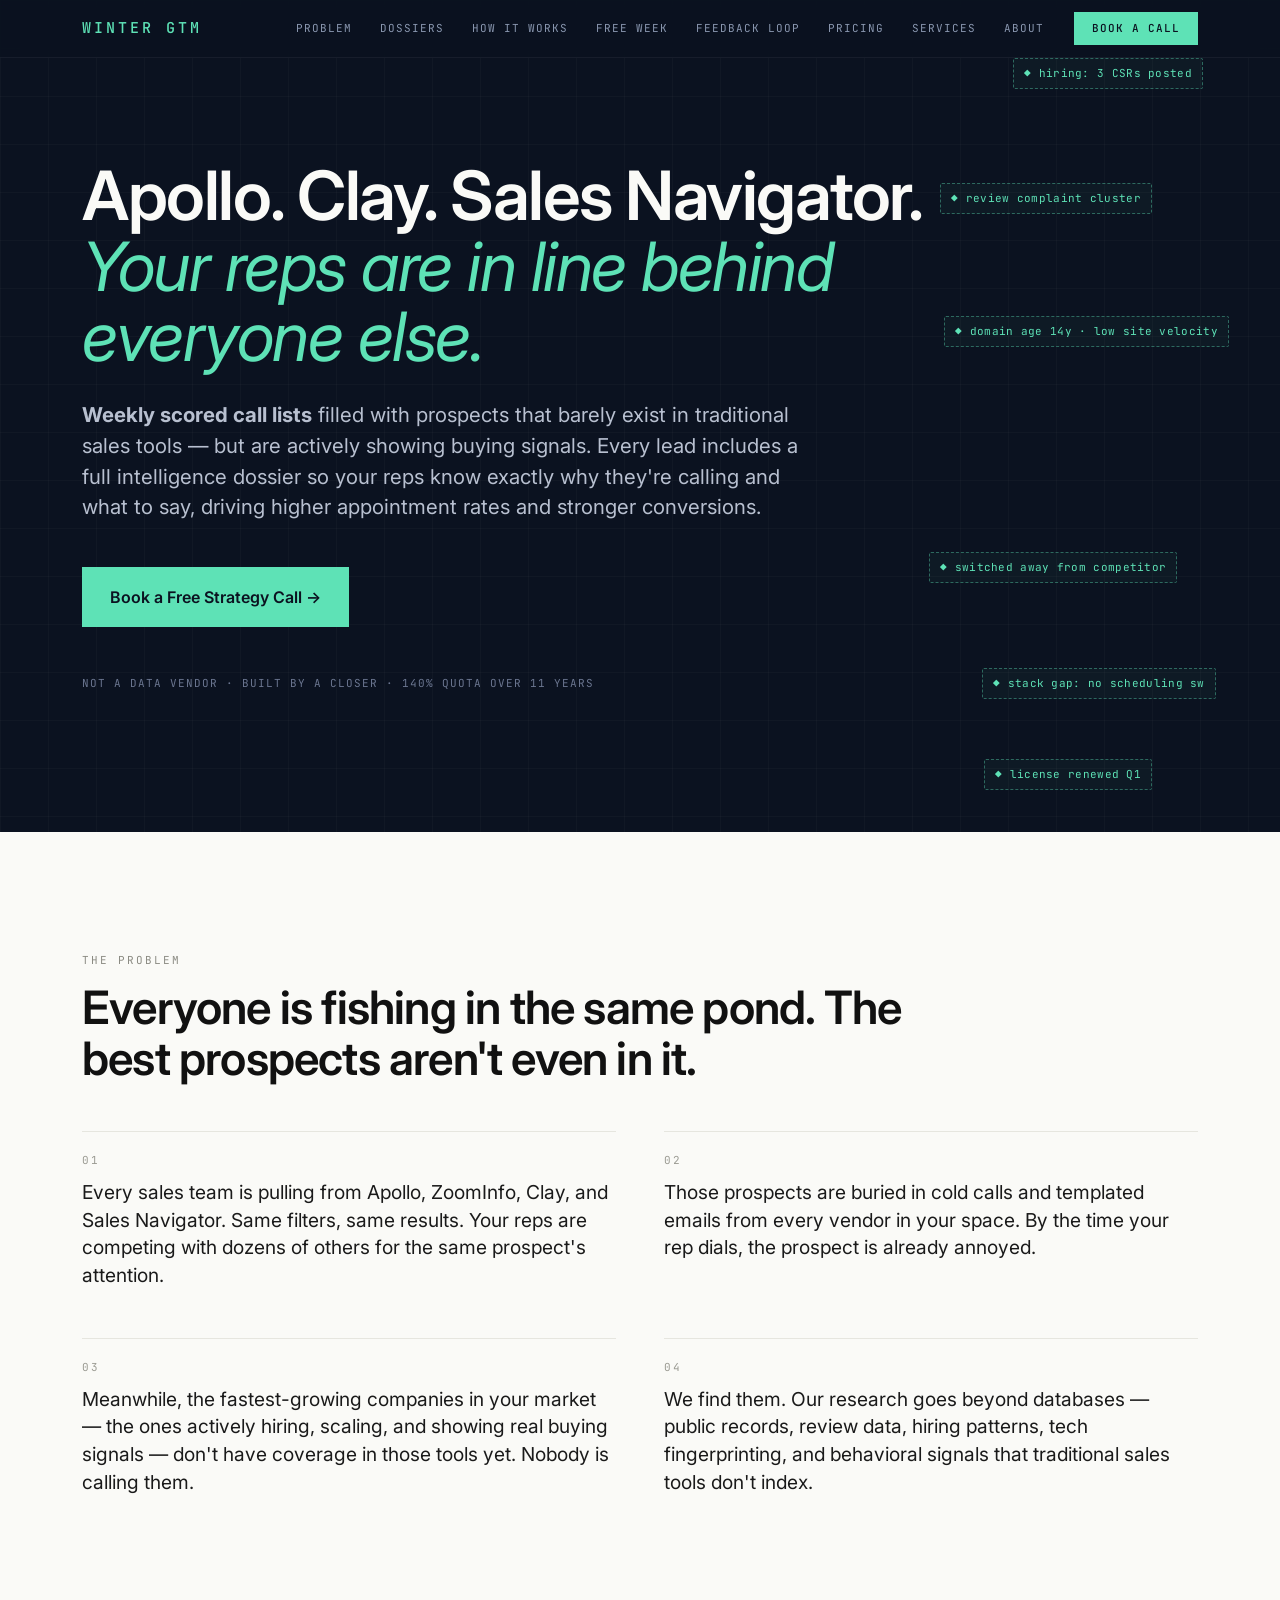
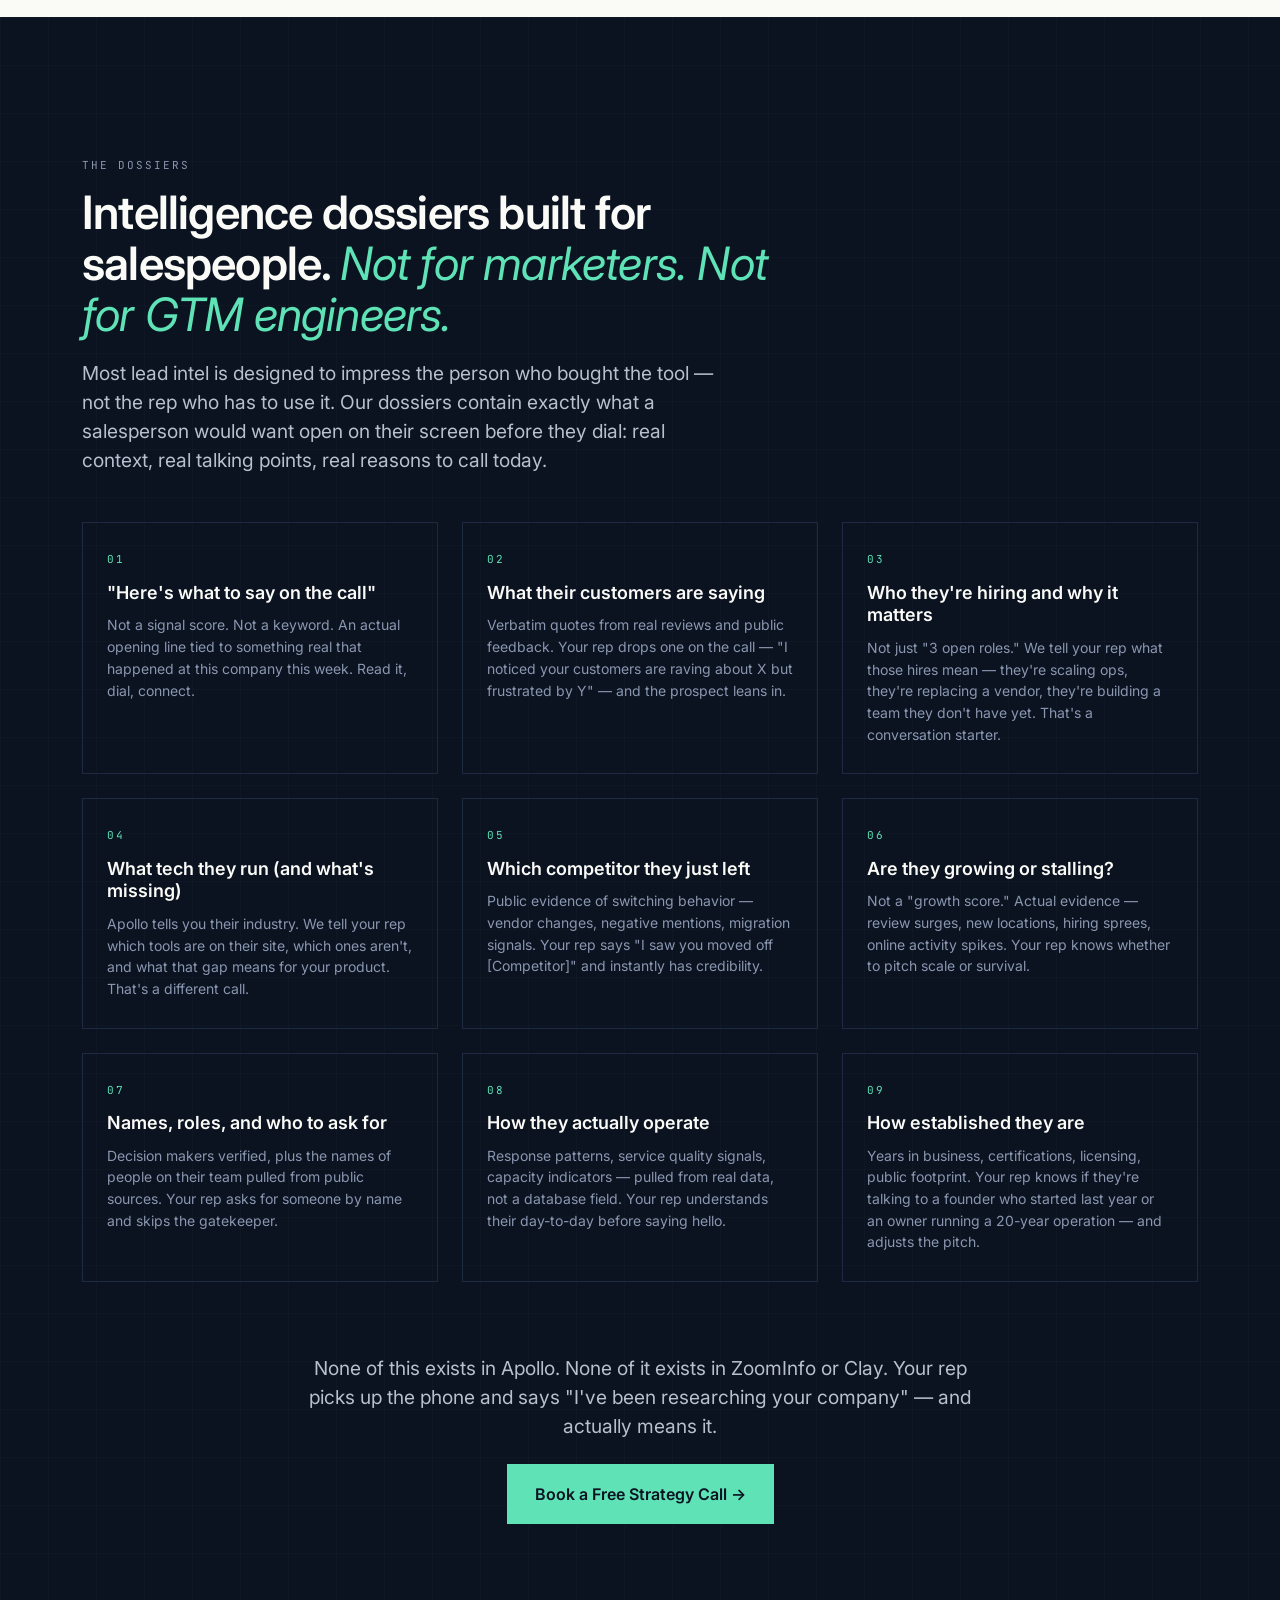
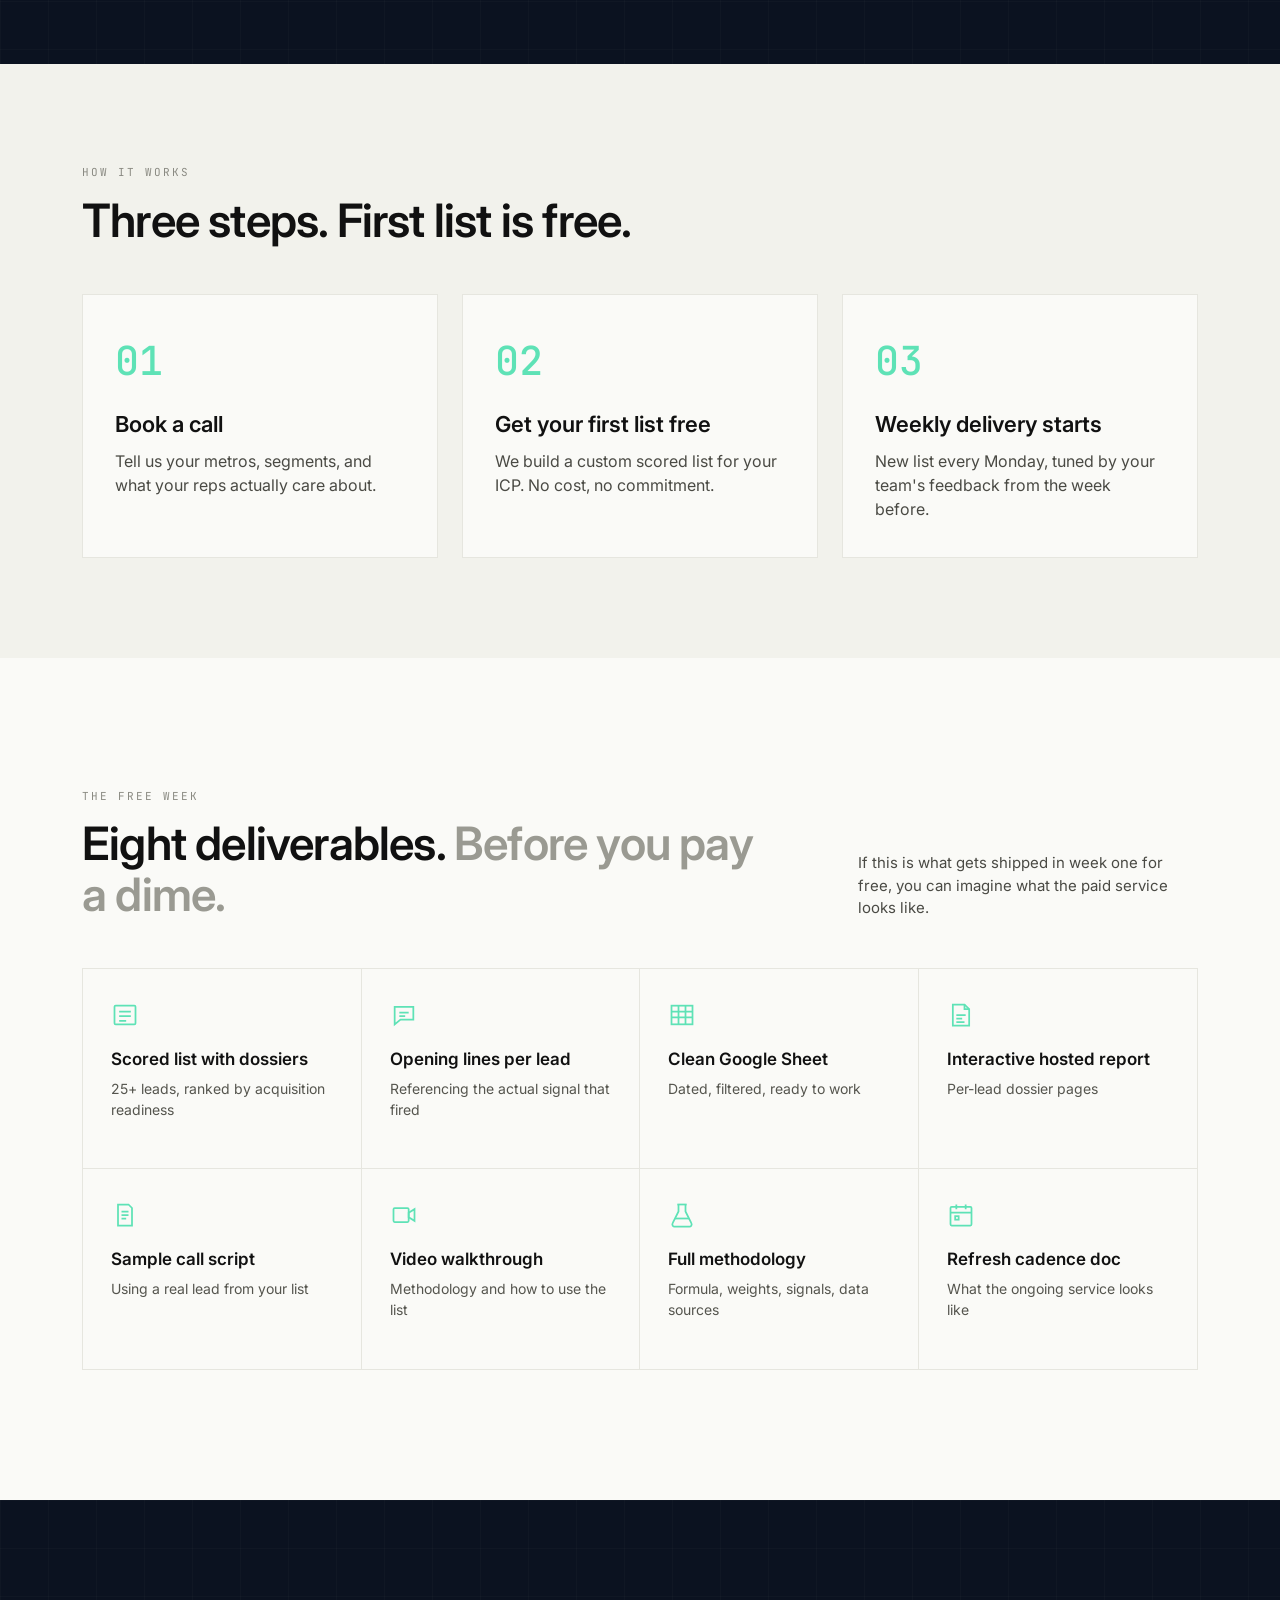
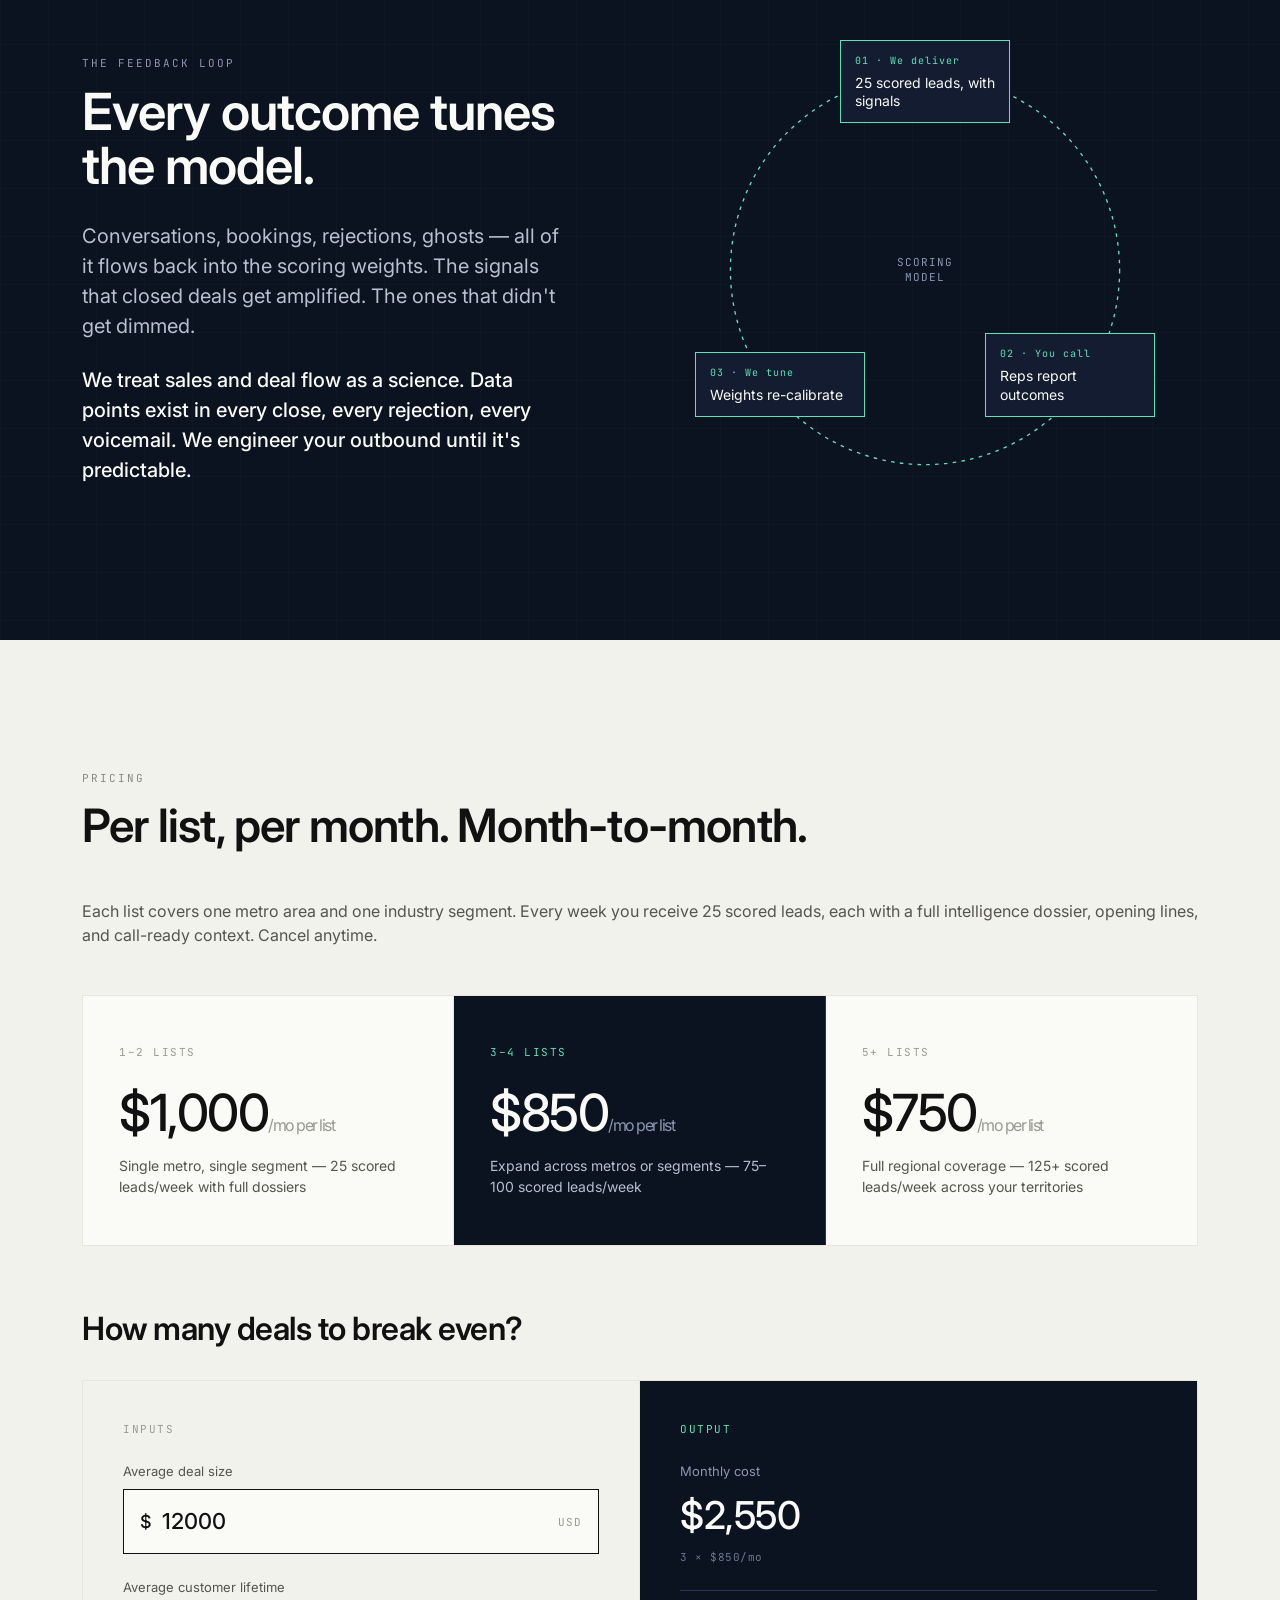
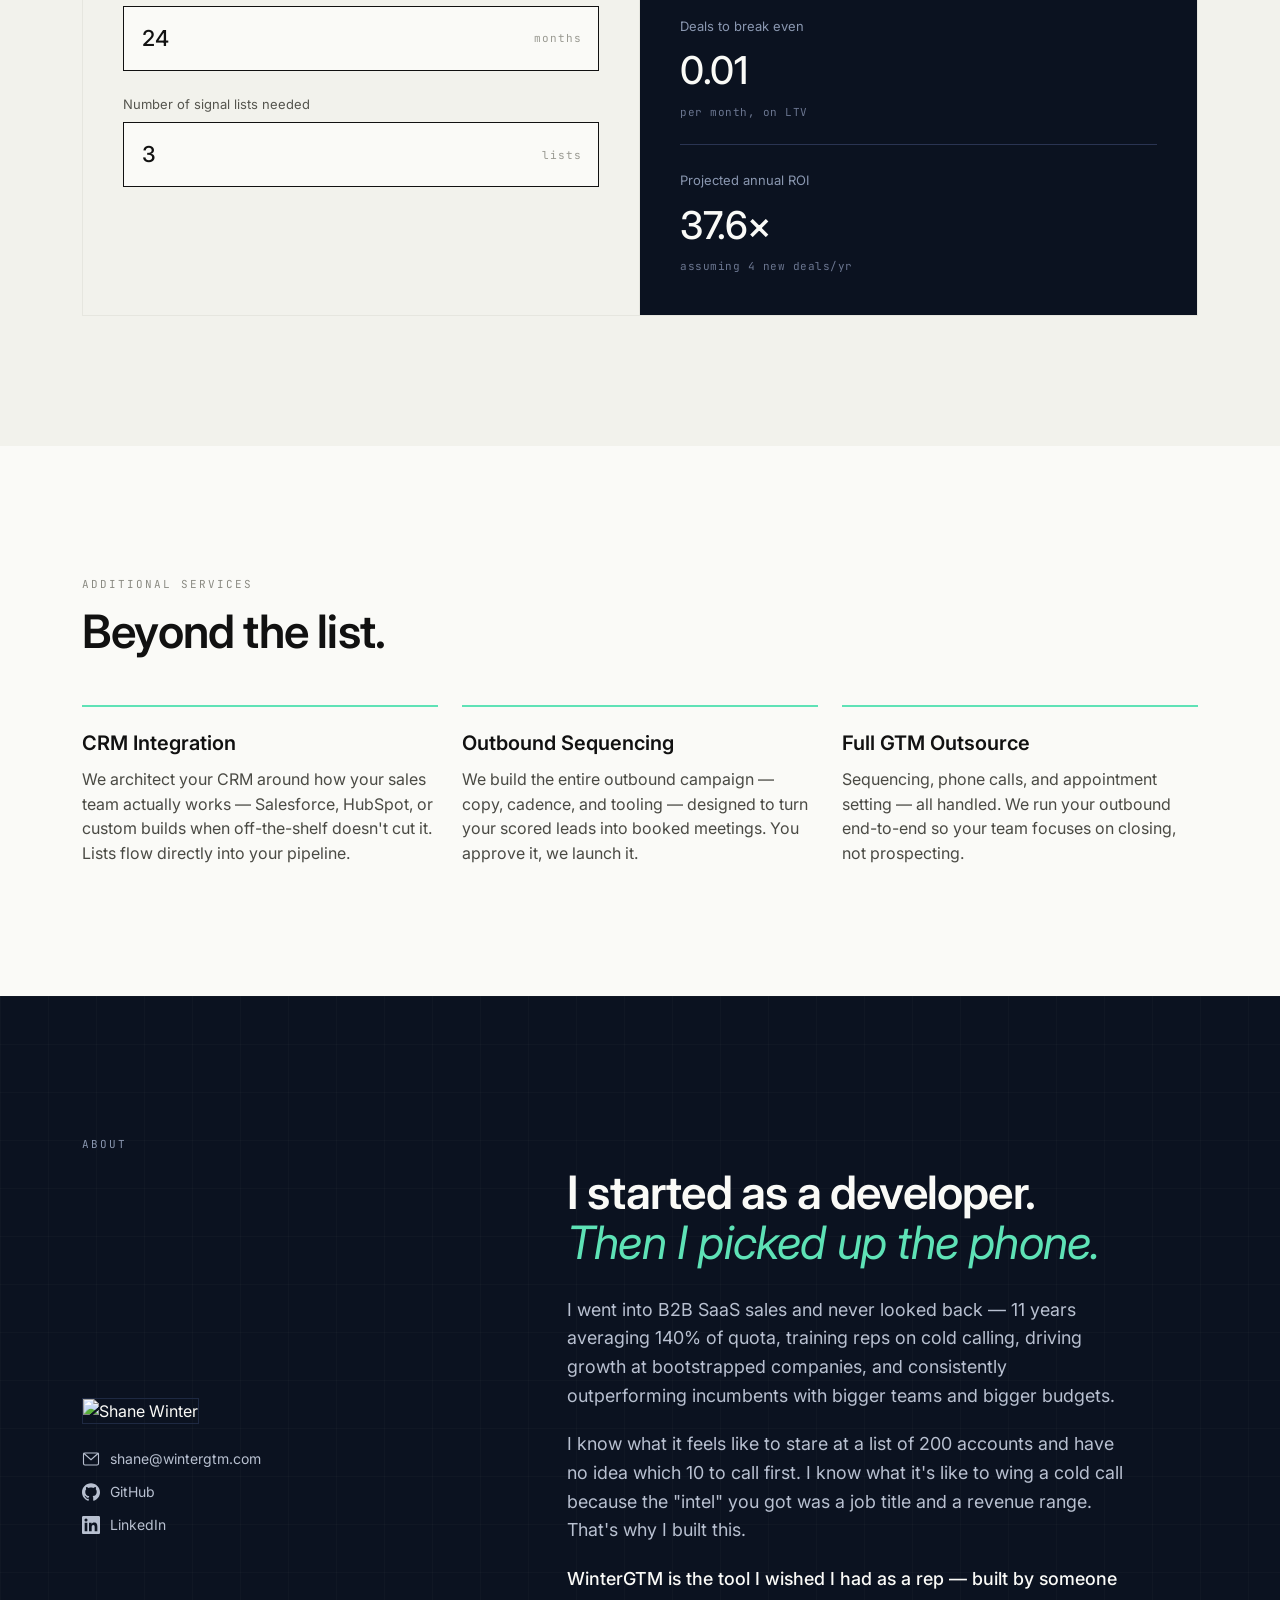
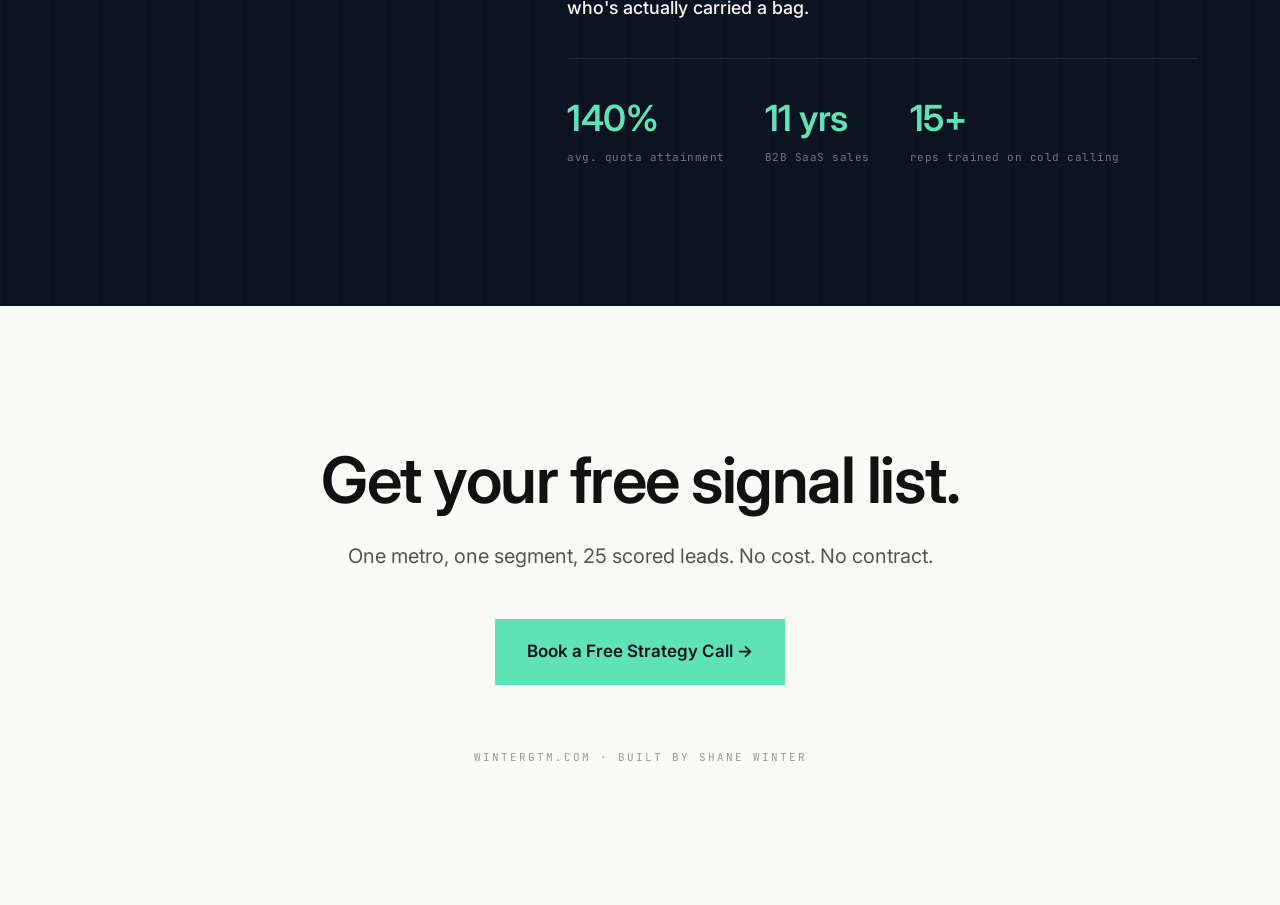
==== commit b83edc8b: "Update landing page — nav, dossiers, pricing, services, about section Added fixed navbar with all se" ====
--- a/site/index.html
+++ b/site/index.html
@@ -30,6 +30,7 @@
           <li class="nav-item"><a class="nav-link" href="#free-week">Free Week</a></li>
           <li class="nav-item"><a class="nav-link" href="#loop">Feedback Loop</a></li>
           <li class="nav-item"><a class="nav-link" href="#pricing">Pricing</a></li>
+          <li class="nav-item"><a class="nav-link" href="#services">Services</a></li>
           <li class="nav-item"><a class="nav-link" href="#about">About</a></li>
           <li class="nav-item ms-lg-3"><a class="nav-link nav-cta" href="#" onclick="openCalendly(event)">Book a Call</a></li>
         </ul>
@@ -319,7 +320,8 @@
             weights. The signals that closed deals get amplified. The ones that didn't get dimmed.
           </p>
           <p class="loop-emphasis">
-            The longer we work together, the better your leads get. This is the whole differentiator.
+            We treat sales and deal flow as a science. Data points exist in every close,
+            every rejection, every voicemail. We engineer your outbound until it's predictable.
           </p>
         </div>
         <div class="col-lg-6">
@@ -416,6 +418,34 @@
             <div class="roi-result-label">Projected annual ROI</div>
             <div class="roi-result-value" id="out-roi">11.3&times;</div>
             <div class="roi-result-sub" id="out-roi-sub">assuming 4 new deals/yr</div>
+          </div>
+        </div>
+      </div>
+    </div>
+  </section>
+
+  <!-- ADDITIONAL SERVICES -->
+  <section id="services">
+    <div class="container">
+      <div class="section-label">Additional services</div>
+      <h2 class="section-heading" style="max-width: 700px;">Beyond the list.</h2>
+      <div class="row g-4">
+        <div class="col-md-4">
+          <div class="service-card">
+            <h4>CRM Integration</h4>
+            <p>We architect your CRM around how your sales team actually works &mdash; Salesforce, HubSpot, or custom builds when off-the-shelf doesn't cut it. Lists flow directly into your pipeline.</p>
+          </div>
+        </div>
+        <div class="col-md-4">
+          <div class="service-card">
+            <h4>Outbound Sequencing</h4>
+            <p>We build the entire outbound campaign &mdash; copy, cadence, and tooling &mdash; designed to turn your scored leads into booked meetings. You approve it, we launch it.</p>
+          </div>
+        </div>
+        <div class="col-md-4">
+          <div class="service-card">
+            <h4>Full GTM Outsource</h4>
+            <p>Sequencing, phone calls, and appointment setting &mdash; all handled. We run your outbound end-to-end so your team focuses on closing, not prospecting.</p>
           </div>
         </div>
       </div>
--- a/site/style.css
+++ b/site/style.css
@@ -76,8 +76,8 @@
 }
 .navbar-brand {
   font-family: var(--mono);
-  font-size: 12px;
-  letter-spacing: 2px;
+  font-size: 15px;
+  letter-spacing: 3px;
   color: var(--accent) !important;
   font-weight: 500;
 }
@@ -622,6 +622,24 @@
   .pricing-card-highlight { border-bottom-color: #2a3452; }
 }
 
+/* === ADDITIONAL SERVICES === */
+#services { padding: 130px 0; background: var(--paper); }
+.service-card {
+  border-top: 2px solid var(--accent);
+  padding-top: 24px;
+  height: 100%;
+}
+.service-card h4 {
+  font-size: 20px;
+  font-weight: 600;
+  margin-bottom: 12px;
+}
+.service-card p {
+  font-size: 16px;
+  line-height: 1.55;
+  color: #4a4a44;
+}
+
 /* === ABOUT === */
 .bg-about {
   background: var(--navy);
